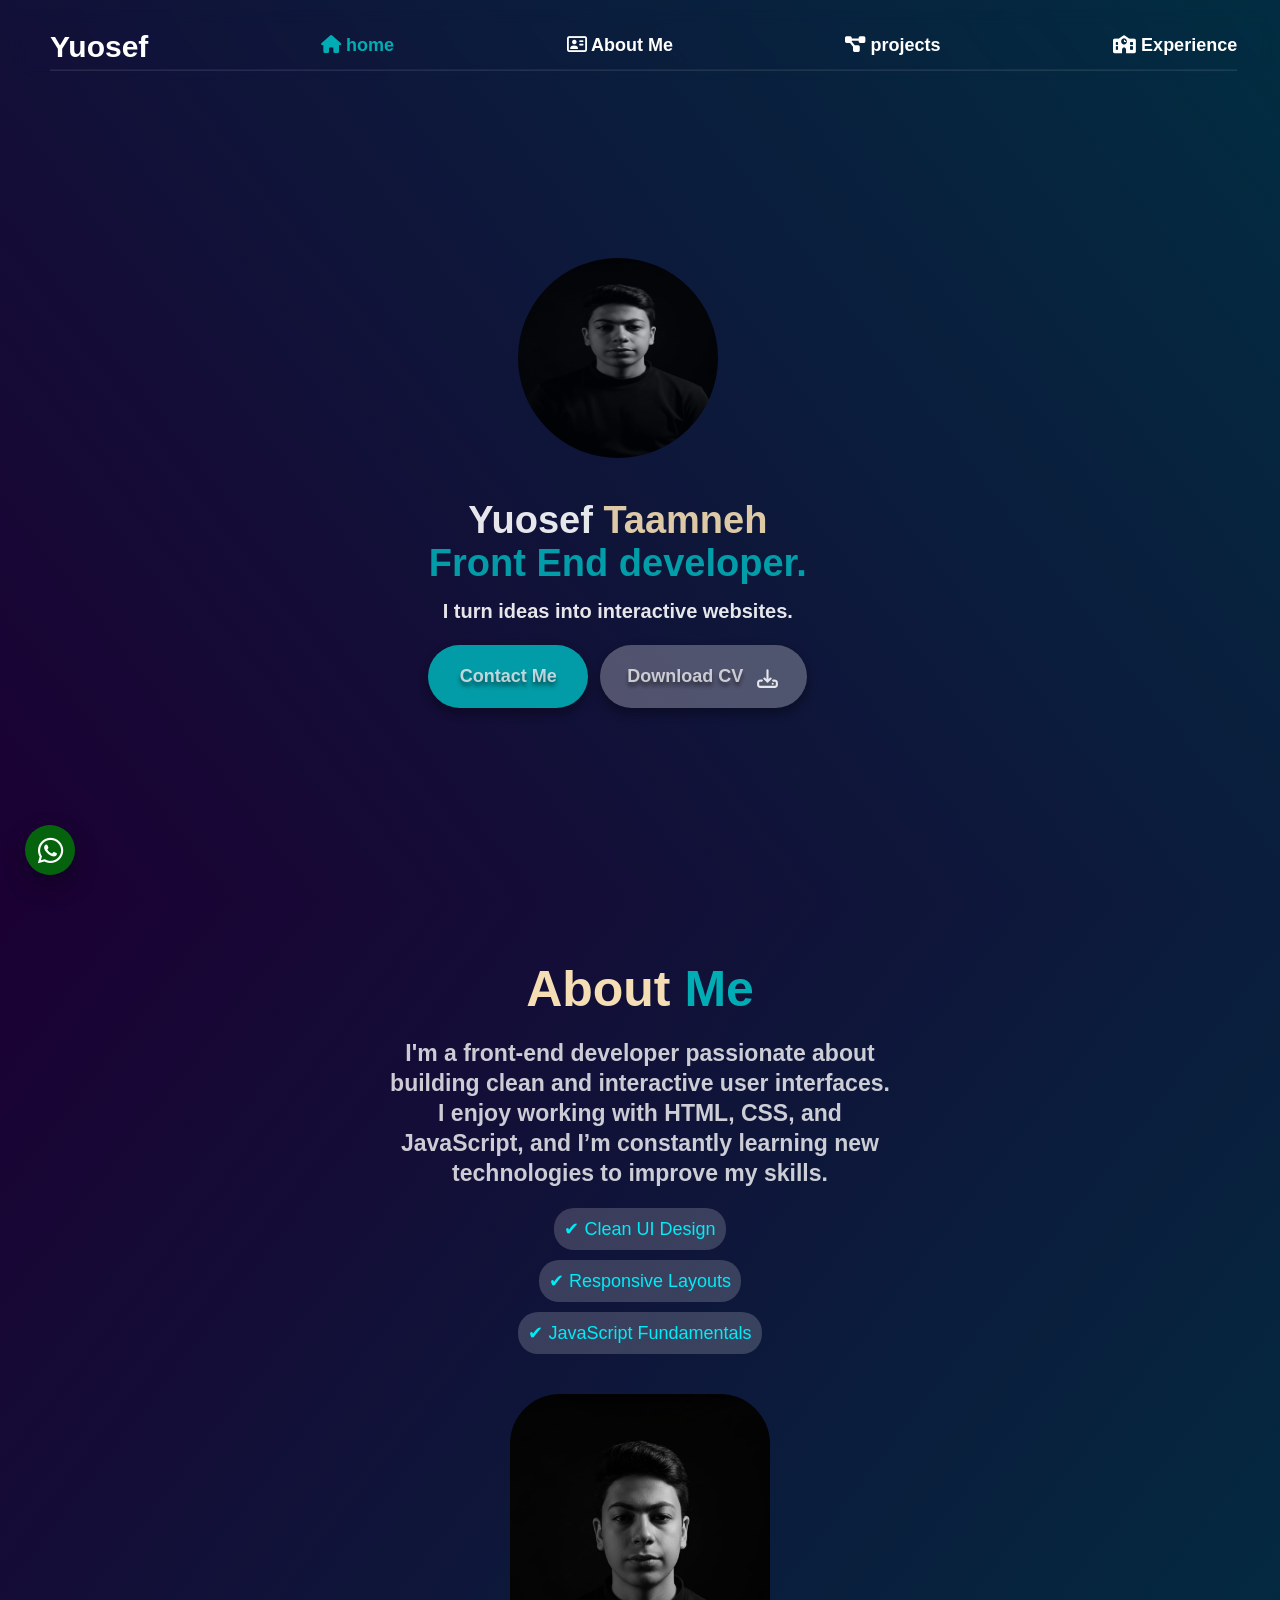
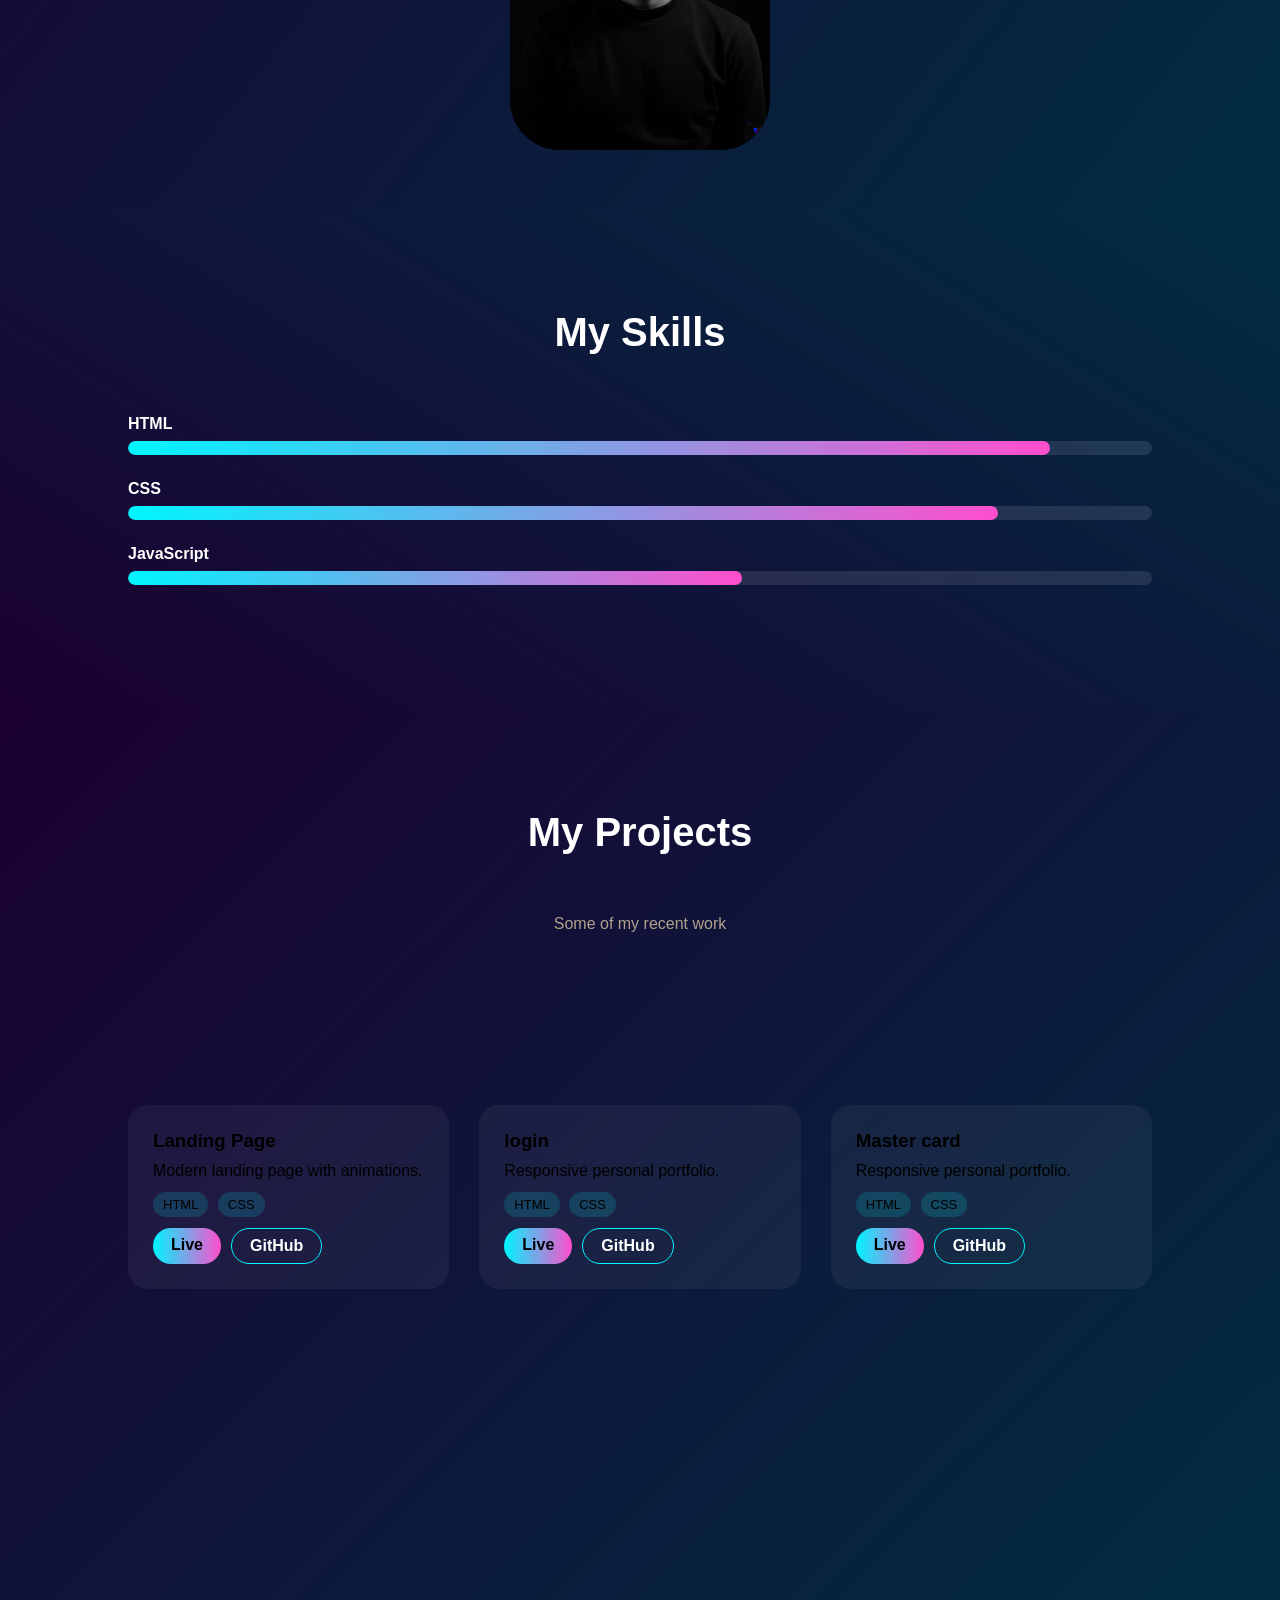
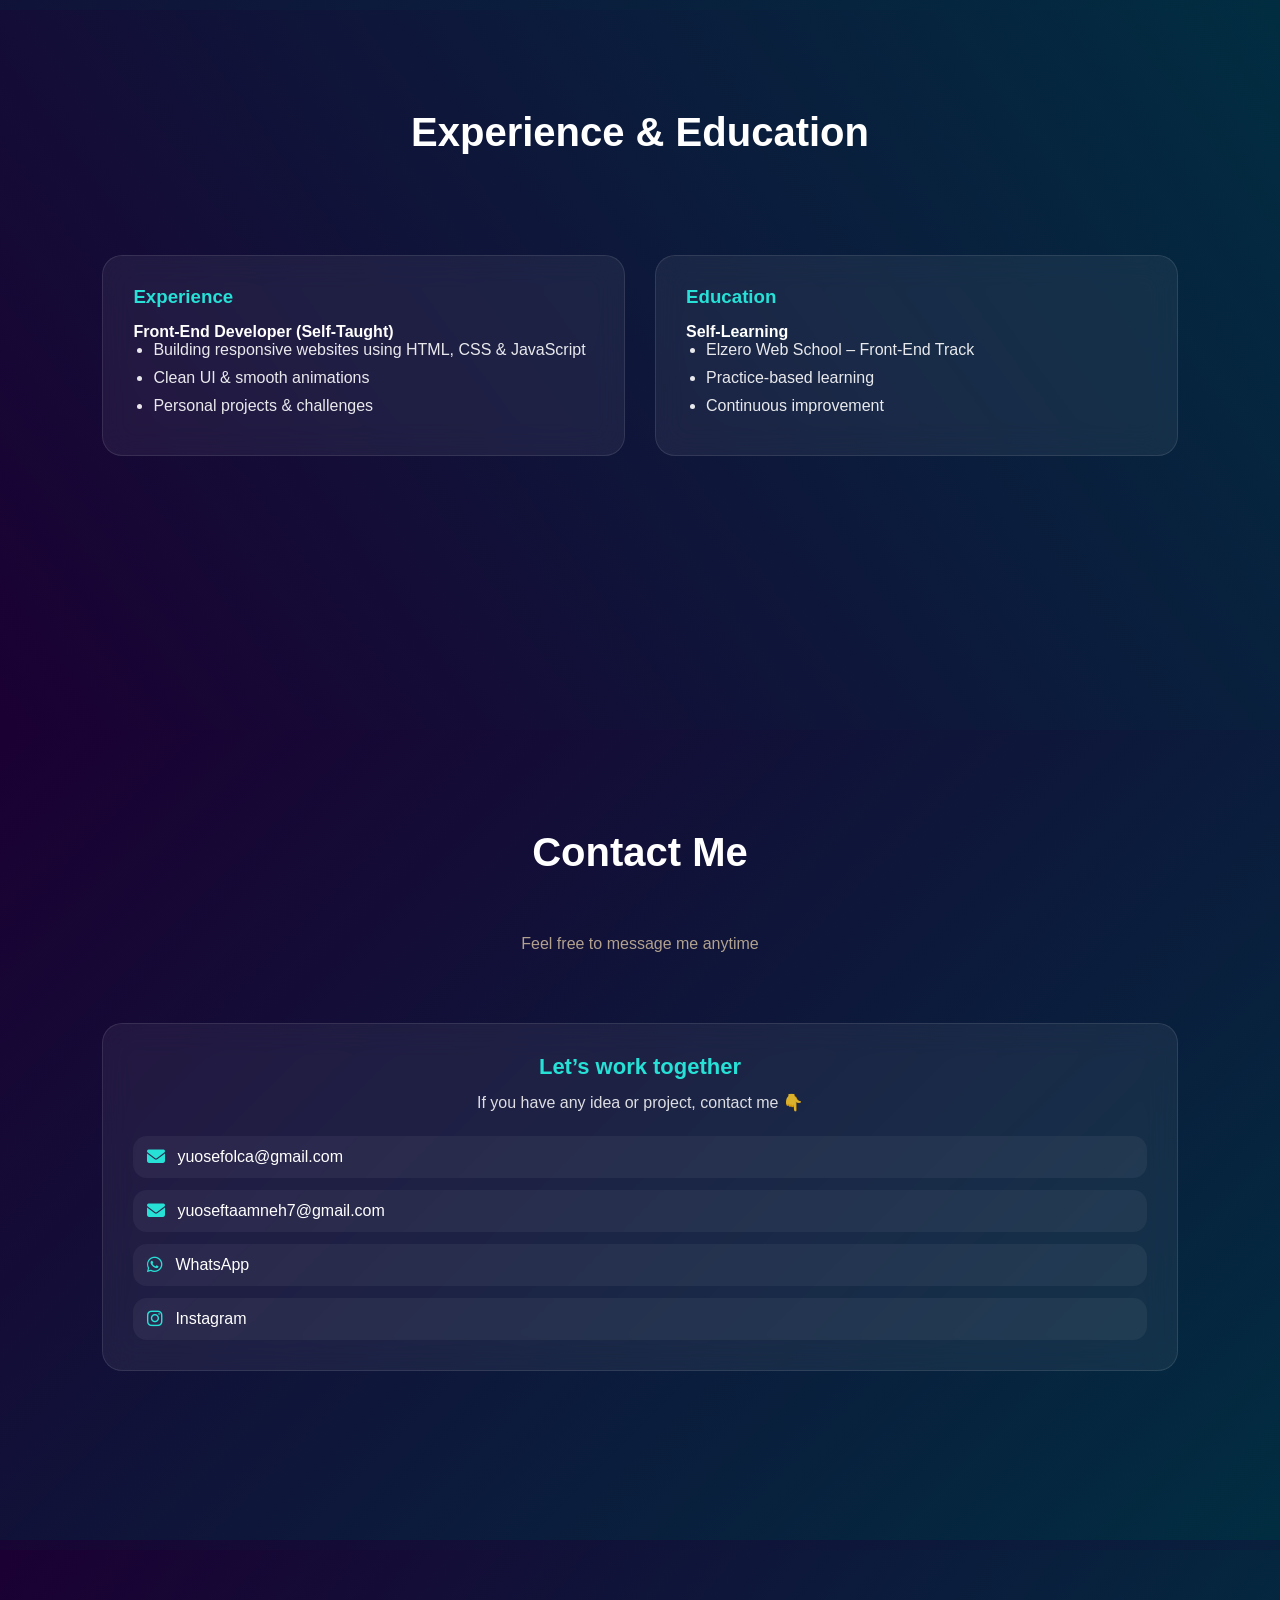
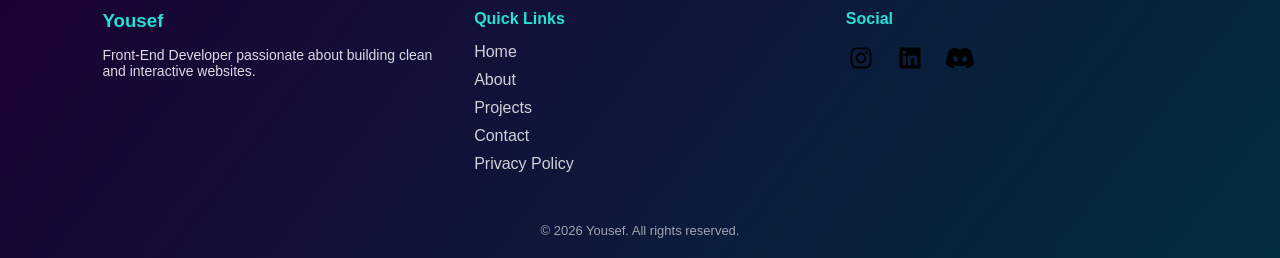
==== index.html @ 48c1ab47 "Update index.html" ====
<!DOCTYPE html>
<html lang="en">
  <head>
    <meta charset="UTF-8" />
    <meta name="viewport" content="width=device-width, initial-scale=1.0" />
   
    <link rel="stylesheet" href="./yuosef.css" />
    <link
      href="https://fonts.googleapis.com/css2?family=Poppins:wght@300;400;600&display=swap"
      rel="stylesheet"
    />
    <link
      rel="stylesheet"
      href="https://cdnjs.cloudflare.com/ajax/libs/font-awesome/6.5.0/css/all.min.css"
    />

   <meta name="description" content="Yuosef – Front End Developer specialized in HTML, CSS, JavaScript. I turn ideas into interactive websites.">
<title>Yousef | Front End Developer (HTML, CSS, JavaScript)</title>

    <!-- Google Analytics -->
<script async src="https://www.googletagmanager.com/gtag/js?id=G-BFEDPHFDVM"></script>
<script>
  window.dataLayer = window.dataLayer || [];
  function gtag(){dataLayer.push(arguments);}
  gtag('js', new Date());

  gtag('config', 'G-BFEDPHFDVM');
</script>


    <meta property="og:title" content="Yuosef – Front-End Developer" />
<meta property="og:description" content="Front-end developer passionate about building interactive websites." />
<meta property="og:image" content="https://yuoseftaamneh7-sudo.github.io/yuosef/og.jpg">

<meta property="og:url" content="https://yuoseftaamneh7-sudo.github.io/yuosef/" />
<meta property="og:type" content="website" />


<meta name="keywords" content="Front End Developer, HTML, CSS, JavaScript, Portfolio">
<meta name="author" content="Yuosef">
<meta name="google-site-verification" content="0_DscZK3q4GptoECbDurZiyztyWS9eot19X7AuphVRY" />

    <meta
  name="description"
  content="Yousef Front-End Developer متخصص في HTML, CSS, JavaScript. يوسف مطور واجهات أمامية أصمم مواقع تفاعلية وحديثة."
/>
<meta name="image" content="https://yuoseftaamneh7-sudo.github.io/yuosef/og.jpg">

  </head>
  
  <body>
   <div class="hero">
      <header>
        <nav>
        
          <div class="logo">Yuosef</div>

          <a class="active" href="#home"><i class="fa-solid fa-house"></i>  <span>home</span></a>
          <a href="#about"><i class="fa-slab fa-regular fa-address-card"></i>  <span>About Me</span></a
          >
          <a href="#projects"><i class="fa-solid fa-diagram-project"></i> <span>projects</span></a>
          <a href="#experience"> <i class="fa-solid fa-school"></i> <span>Experience</span></a>
 
        </nav>
        <hr style="opacity: 0.1;">
      </header>
      
      
      <div class="hero-text" id="home">
          <img class="qq" src="./mafia.jpeg" alt="Yousef Front End Developer">
       <h1 class="ana">Yuosef <span class="spns">Taamneh</span></h1>
        
        <h2 class="anaa">  Front End developer.</h2>
        <p class="ff">I turn ideas into interactive websites.</p>
        <div class="btns">
    <a href="#contact" class="toasl">Contact Me</a>
    <a href="./Yuosef_Mahmoud_Taamneh_CV.pdf" class="cv" download="">Download CV
       <svg width="141px" height="141px" viewBox="0 0 24 24" fill="none" xmlns="http://www.w3.org/2000/svg" stroke="#000001"><g id="SVGRepo_bgCarrier" stroke-width="0"></g><g id="SVGRepo_tracerCarrier" stroke-linecap="round" stroke-linejoin="round"></g><g id="SVGRepo_iconCarrier"> <path d="M17 17H17.01M17.4 14H18C18.9319 14 19.3978 14 19.7654 14.1522C20.2554 14.3552 20.6448 14.7446 20.8478 15.2346C21 15.6022 21 16.0681 21 17C21 17.9319 21 18.3978 20.8478 18.7654C20.6448 19.2554 20.2554 19.6448 19.7654 19.8478C19.3978 20 18.9319 20 18 20H6C5.06812 20 4.60218 20 4.23463 19.8478C3.74458 19.6448 3.35523 19.2554 3.15224 18.7654C3 18.3978 3 17.9319 3 17C3 16.0681 3 15.6022 3.15224 15.2346C3.35523 14.7446 3.74458 14.3552 4.23463 14.1522C4.60218 14 5.06812 14 6 14H6.6M12 15V4M12 15L9 12M12 15L15 12" stroke="#ffffff" stroke-width="2" stroke-linecap="round" stroke-linejoin="round"></path> </g></svg>
    </a>
    </div>

        <!-- <button class="toasl">تواصل معي</button>
        <button class="more">معرفة المزيد</button> -->
      </div>
      
      <div class="ost">
        <!-- <img class="im" src="-front-end-removebg-preview.png"> -->
        <img class="im" src="./--removebg-preview.png">
      </div>
      
    </div> 
    <!-- <hr class="hr"> -->
    <section  class="t7t" id="about">
   <div class="txtt">
        <!-- <img class="yuosef" src="/mafia.jpeg" alt=""> -->
      <h1 class="about" id="About Me">About  <span class="spn">Me</span></h1>
      <p class="about-my reveal">I'm a front-end developer passionate about building clean and interactive user interfaces.
 I enjoy working with HTML, CSS, and JavaScript, and I’m constantly learning new technologies to improve my skills.</p>
 <div class="skls">
  <div class="sklss reveal">
    ✔ Clean UI Design


  </div>
  <div class="sklss">✔ Responsive Layouts

</div>

<div class="sklss ">
  ✔ JavaScript Fundamentals
</div>
 </div>
</div>
<img class="yuosef reveal" src="./mafia.jpeg" loading="lazy" alt="Yousef Front End Developer">

    </section>
    <section class="skills-section">
  <h2 class="section-title">My Skills</h2>

  <div class="skill">
    <span>HTML</span>
    <div class="progress">
      <div class="progress-bar" data-progress="90%"></div>
    </div>
  </div>

  <div class="skill">
    <span>CSS</span>
    <div class="progress">
      <div class="progress-bar" data-progress="85%"></div>
    </div>
  </div>

  <div class="skill">
    <span>JavaScript</span>
    <div class="progress">
      <div class="progress-bar" data-progress="60%"></div>
    </div>
  </div>
</section>

    <section class="projects" id="projects">
  <h2 class="section-title">My Projects</h2>
  <p class="section-desc">Some of my recent work</p>

  <div class="projects-grid reveal">

    <div class="project-card reveal">
      <h3>Landing Page</h3>
      <p>Modern landing page with animations.</p>

      <div class="project-tech">
        <span>HTML</span>
        <span>CSS</span>
      </div>

      <div class="project-links">
        <a href="./my table .html" class="btn">Live</a>
        <a href="#" class="btn outline">GitHub</a>
      </div>
    </div>

    <div class="project-card reveal">
      <h3>login</h3>
      <p>Responsive personal portfolio.</p>

      <div class="project-tech">
        <span>HTML</span>
        <span>CSS</span>
       
      </div>

      <div class="project-links">
        <a href="./تعلمي/log in.html" class="btn">Live</a>
        <a href="#" class="btn outline">GitHub</a>
      </div>
    </div>

    <div class="project-card reveal">
      <h3>Master card</h3>
      <p>Responsive personal portfolio.</p>

      <div class="project-tech">
        <span>HTML</span>
        <span>CSS</span>
      
      </div>

      <div class="project-links">
        <a href="./flip-card.html" class="btn">Live</a>
        <a href="#" class="btn outline">GitHub</a>
      </div>
    </div>

  </div>
</section>


<section class="experience" id="experience">
  <h2 class="section-title">Experience & Education</h2>

  <div class="exp-container">

    <div class="exp-card reveal">
      <h3>Experience</h3>
      <p><strong>Front-End Developer (Self-Taught)</strong></p>
      <ul>
        <li>Building responsive websites using HTML, CSS & JavaScript</li>
        <li>Clean UI & smooth animations</li>
        <li>Personal projects & challenges</li>
      </ul>
    </div>

    <div class="exp-card reveal">
      <h3>Education</h3>
      <p><strong>Self-Learning</strong></p>
      <ul>
        <li>Elzero Web School – Front-End Track</li>
        <li>Practice-based learning</li>
        <li>Continuous improvement</li>
      </ul>
    </div>

  </div>
</section>
<section class="contact" id="contact">
  <h2 class="section-title">Contact Me</h2>
  <p class="section-desc">Feel free to message me anytime</p>

  <div class="contact-container">

    <div class="contact-info reveal">
      <h3>Let’s work together</h3>
      <p>If you have any idea or project, contact me 👇</p>

      <div class="contact-links">
        <a class="contact-link" href="mailto:yuosefolca@gmail.com">
          <i class="fa-solid fa-envelope"></i>
          <span>yuosefolca@gmail.com</span>
        </a>

        <a class="contact-link" href="mailto:yuoseftaamneh7@gmail.com">
          <i class="fa-solid fa-envelope"></i>
          <span>yuoseftaamneh7@gmail.com</span>
        </a>

        <a class="contact-link" href="https://wa.me/966 59 753 2825" target="_blank">
          <i class="fa-brands fa-whatsapp"></i>
          <span>WhatsApp</span>
        </a>

        <a class="contact-link" href="https://www.instagram.com/yuosef2011_/" target="_blank">
          <i class="fa-brands fa-instagram"></i>
          <span>Instagram</span>
        </a>
      </div>
    </div>

 

  </div>
</section>
<button id="toTop" title="Back to top">
  ⬆
</button>
    <a  href="https://wa.me/966 59 753 2825" id="toTop-two" title="whats app">
 <i class="fa-brands fa-whatsapp"></i>
</a>
<footer class="footer">
  <div class="footer-container">

    <div class="footer-box">
      <h3>Yousef</h3>
      <p>Front-End Developer passionate about building clean and interactive websites.</p>
    </div>

    <div class="footer-box">
      <h4>Quick Links</h4>
      <ul>
        <li><a href="#home">Home</a></li>
        <li><a href="#about">About</a></li>
        <li><a href="#projects">Projects</a></li>
        <li><a href="#contact">Contact</a></li>
         <li> <a href="./privacy.html">Privacy Policy</a></li>

      </ul>
    </div>

    <div class="footer-box">
      <h4>Social</h4>
      <div class="socials">
        <a href="https://www.instagram.com/yuosef2011_/?utm_source=qr&igsh=MTc5cm16cWNtbHAyag%3D%3D#"><svg xmlns="http://www.w3.org/2000/svg" viewBox="0 0 640 640"><!--!Font Awesome Free v7.1.0 by @fontawesome - https://fontawesome.com License - https://fontawesome.com/license/free Copyright 2026 Fonticons, Inc.--><path d="M320.3 205C256.8 204.8 205.2 256.2 205 319.7C204.8 383.2 256.2 434.8 319.7 435C383.2 435.2 434.8 383.8 435 320.3C435.2 256.8 383.8 205.2 320.3 205zM319.7 245.4C360.9 245.2 394.4 278.5 394.6 319.7C394.8 360.9 361.5 394.4 320.3 394.6C279.1 394.8 245.6 361.5 245.4 320.3C245.2 279.1 278.5 245.6 319.7 245.4zM413.1 200.3C413.1 185.5 425.1 173.5 439.9 173.5C454.7 173.5 466.7 185.5 466.7 200.3C466.7 215.1 454.7 227.1 439.9 227.1C425.1 227.1 413.1 215.1 413.1 200.3zM542.8 227.5C541.1 191.6 532.9 159.8 506.6 133.6C480.4 107.4 448.6 99.2 412.7 97.4C375.7 95.3 264.8 95.3 227.8 97.4C192 99.1 160.2 107.3 133.9 133.5C107.6 159.7 99.5 191.5 97.7 227.4C95.6 264.4 95.6 375.3 97.7 412.3C99.4 448.2 107.6 480 133.9 506.2C160.2 532.4 191.9 540.6 227.8 542.4C264.8 544.5 375.7 544.5 412.7 542.4C448.6 540.7 480.4 532.5 506.6 506.2C532.8 480 541 448.2 542.8 412.3C544.9 375.3 544.9 264.5 542.8 227.5zM495 452C487.2 471.6 472.1 486.7 452.4 494.6C422.9 506.3 352.9 503.6 320.3 503.6C287.7 503.6 217.6 506.2 188.2 494.6C168.6 486.8 153.5 471.7 145.6 452C133.9 422.5 136.6 352.5 136.6 319.9C136.6 287.3 134 217.2 145.6 187.8C153.4 168.2 168.5 153.1 188.2 145.2C217.7 133.5 287.7 136.2 320.3 136.2C352.9 136.2 423 133.6 452.4 145.2C472 153 487.1 168.1 495 187.8C506.7 217.3 504 287.3 504 319.9C504 352.5 506.7 422.6 495 452z"/></svg></a>
        <a href="#"><svg xmlns="http://www.w3.org/2000/svg" viewBox="0 0 640 640"><!--!Font Awesome Free v7.1.0 by @fontawesome - https://fontawesome.com License - https://fontawesome.com/license/free Copyright 2026 Fonticons, Inc.--><path d="M512 96L127.9 96C110.3 96 96 110.5 96 128.3L96 511.7C96 529.5 110.3 544 127.9 544L512 544C529.6 544 544 529.5 544 511.7L544 128.3C544 110.5 529.6 96 512 96zM231.4 480L165 480L165 266.2L231.5 266.2L231.5 480L231.4 480zM198.2 160C219.5 160 236.7 177.2 236.7 198.5C236.7 219.8 219.5 237 198.2 237C176.9 237 159.7 219.8 159.7 198.5C159.7 177.2 176.9 160 198.2 160zM480.3 480L413.9 480L413.9 376C413.9 351.2 413.4 319.3 379.4 319.3C344.8 319.3 339.5 346.3 339.5 374.2L339.5 480L273.1 480L273.1 266.2L336.8 266.2L336.8 295.4L337.7 295.4C346.6 278.6 368.3 260.9 400.6 260.9C467.8 260.9 480.3 305.2 480.3 362.8L480.3 480z"/></svg></a>
        <a href="https://discord.com/invite/T4Cg6F5C"><svg xmlns="http://www.w3.org/2000/svg" viewBox="0 0 640 640"><!--!Font Awesome Free v7.1.0 by @fontawesome - https://fontawesome.com License - https://fontawesome.com/license/free Copyright 2026 Fonticons, Inc.--><path d="M524.5 133.8C524.3 133.5 524.1 133.2 523.7 133.1C485.6 115.6 445.3 103.1 404 96C403.6 95.9 403.2 96 402.9 96.1C402.6 96.2 402.3 96.5 402.1 96.9C396.6 106.8 391.6 117.1 387.2 127.5C342.6 120.7 297.3 120.7 252.8 127.5C248.3 117 243.3 106.8 237.7 96.9C237.5 96.6 237.2 96.3 236.9 96.1C236.6 95.9 236.2 95.9 235.8 95.9C194.5 103 154.2 115.5 116.1 133C115.8 133.1 115.5 133.4 115.3 133.7C39.1 247.5 18.2 358.6 28.4 468.2C28.4 468.5 28.5 468.7 28.6 469C28.7 469.3 28.9 469.4 29.1 469.6C73.5 502.5 123.1 527.6 175.9 543.8C176.3 543.9 176.7 543.9 177 543.8C177.3 543.7 177.7 543.4 177.9 543.1C189.2 527.7 199.3 511.3 207.9 494.3C208 494.1 208.1 493.8 208.1 493.5C208.1 493.2 208.1 493 208 492.7C207.9 492.4 207.8 492.2 207.6 492.1C207.4 492 207.2 491.8 206.9 491.7C191.1 485.6 175.7 478.3 161 469.8C160.7 469.6 160.5 469.4 160.3 469.2C160.1 469 160 468.6 160 468.3C160 468 160 467.7 160.2 467.4C160.4 467.1 160.5 466.9 160.8 466.7C163.9 464.4 167 462 169.9 459.6C170.2 459.4 170.5 459.2 170.8 459.2C171.1 459.2 171.5 459.2 171.8 459.3C268 503.2 372.2 503.2 467.3 459.3C467.6 459.2 468 459.1 468.3 459.1C468.6 459.1 469 459.3 469.2 459.5C472.1 461.9 475.2 464.4 478.3 466.7C478.5 466.9 478.7 467.1 478.9 467.4C479.1 467.7 479.1 468 479.1 468.3C479.1 468.6 479 468.9 478.8 469.2C478.6 469.5 478.4 469.7 478.2 469.8C463.5 478.4 448.2 485.7 432.3 491.6C432.1 491.7 431.8 491.8 431.6 492C431.4 492.2 431.3 492.4 431.2 492.7C431.1 493 431.1 493.2 431.1 493.5C431.1 493.8 431.2 494 431.3 494.3C440.1 511.3 450.1 527.6 461.3 543.1C461.5 543.4 461.9 543.7 462.2 543.8C462.5 543.9 463 543.9 463.3 543.8C516.2 527.6 565.9 502.5 610.4 469.6C610.6 469.4 610.8 469.2 610.9 469C611 468.8 611.1 468.5 611.1 468.2C623.4 341.4 590.6 231.3 524.2 133.7zM222.5 401.5C193.5 401.5 169.7 374.9 169.7 342.3C169.7 309.7 193.1 283.1 222.5 283.1C252.2 283.1 275.8 309.9 275.3 342.3C275.3 375 251.9 401.5 222.5 401.5zM417.9 401.5C388.9 401.5 365.1 374.9 365.1 342.3C365.1 309.7 388.5 283.1 417.9 283.1C447.6 283.1 471.2 309.9 470.7 342.3C470.7 375 447.5 401.5 417.9 401.5z"/></svg></a>
      </div>
    </div>

  </div>

  <div class="footer-bottom">
    © 2026 Yousef. All rights reserved.
  </div>
</footer>



   
    <script src="./yuosef.js"></script>
  </body>
  </html>
---- yuosef.css ----
*{
  margin: 0;
  padding: 0;
  box-sizing: border-box;
}

html, body{
  width: 100%;
  height: 100%;
  font-family: Arial, Helvetica, sans-serif;
  scroll-behavior: smooth;
    background: linear-gradient(135deg, #1b0033, #012d41);
}





.hero{
  min-height: 100vh;
    background: linear-gradient(412deg, #1b0033, #012d41);
  background-size: cover;
  background-position: center;
  background-repeat: no-repeat;

position: relative;
  animation: hero-gradient-animation 15s ease infinite;


}



header{
    width: 99%;
    margin-left: 10px;
    border-radius: 100px;
    height: 70px;
    padding: 20px 40px;
   backdrop-filter: blur(7px);
   margin-top: 10px;
    position: fixed;
    transition: all 1s ease;
    flex-wrap: wrap;
    z-index: 999;
   
}

.spns{
    color: wheat;
}



.skills-section {
  padding: 100px 10%;
  color: white;
          background: linear-gradient(392deg, #1b0033, #012d41);

}

.skill {
  margin-bottom: 25px;
}

.skill span {
  display: block;
  margin-bottom: 8px;
  font-weight: bold;
}

.progress {
  width: 100%;
  height: 14px;
  background: rgba(255,255,255,0.1);
  border-radius: 10px;
  overflow: hidden;
}

.progress-bar {
  height: 100%;
  width: 0;
  background: linear-gradient(90deg, #00f5ff, #ff4ecd);
  border-radius: 10px;
  transition: width 1.5s ease;
}

.qq{
       border-radius: 50%;
    width: 200px;
    height: 200px;
    margin-bottom: 46px;
}




.t7t{
  
    background: linear-gradient(128deg, #1b0033, #012d41);

  width: 100%;
  min-height: 100vh;
  background-size: cover;
  background-position: center;
  background-repeat: no-repeat;
  display: flex;
  justify-content: center;
  align-items: center;
}




.skls{
      display: flex;
    align-items: center;
    color: #00adb5;
    font-size: 18px;
    gap: 10px;
    margin-top: 20px;
    margin-left: 29px;
    
    width: 662px;

}
.sklss{
    background: #ffffff2e;
    padding: 10px;
    border-radius: 20px;
    color: #00ecf7;

transition: margin-top 0.3s ease;
    
}


.txtt{
      margin-top: 373px;
    margin-left: -291px;
}


.anaa{
      font-size: 38px;
    font-weight: 800;
    margin-top: 10px;
    margin-bottom: 5px;
    color: #00adb5;
    text-align: center;
}

#toTop-two{
position: fixed;
    bottom: 25px;
    text-decoration: none;
    left: 25px;
    width: 50px;
    height: 50px;
    border-radius: 50%;
    border: none;
    cursor: pointer;
    font-size: 20px;
    font-weight: bold;
    background: #008600bd;
    color: #000;
    box-shadow: 0 10px 25px rgba(0, 0, 0, 0.3);
    z-index: 9999;
    display: flex;
    justify-content: center;
    align-items: center;
    text-align: center;
    transition: all 0.3s ease;
}



.fa-brands, .fab{
      font-weight: 400;
    color: white;
    font-size: 29px;
}


#toTop-two:hover{
  transform: translateY(-5px);
  box-shadow: 0 15px 30px #008600bd;
}




.ff{
      text-align: center;
    font-size: 20px;
    color: white;
    margin-top: 10px;
    font-weight: 800;
}


.hh{
  opacity: 0.3;
  width: 94%;
  margin-left: 21px;
}

.hr{
  opacity: 0.1;
}






nav{
    display: flex;
    justify-content: space-between;
    align-items: center;
    flex-wrap: wrap;
}


.logo{
    color: white;
    font-size: 30px;
    font-weight: 600;
    text-align: center;
    margin-bottom: 5px;
}
  

.about{
         font-size: 50px;
    color: wheat;
    margin: 20px;
    margin-left: 199px;
    width: 244px;
    margin-top: -376px;

}

.about-my{
    


    font-size: 23px;
    width: 600px;
    text-align: center;
    align-items: center;
    color: #ffffffc9;
    margin-left: 36px;
    line-height: 30px;
    font-weight: 700;
    margin-top: 20px;
   
}

.yuosef{
width: 417px;
    margin-left: 214px;
    border-radius: 50px;
    background: #aaaaaa2b;
    height: 435px;
    filter: drop-shadow(0 -8px 4px black);
    margin-top: 64px;
    transition: all 0.3s ease;
     
}



nav a{
    text-decoration: none;
    color: #fff;
    font-weight: bold;
    transition: all 0.3s ease;
    margin-bottom: 7px;
    font-size: 18px;
}

nav a::after{
    content: '';
    width: 0%;
    height: 1.5px;
    background-color: #ff4d6a;
    display: block;
    transition: all 0.3s ease;
}
nav a:hover::after{
    width: 100%;
  
}

.deg a{
  display: table-header-group;
}


.deg:hover li a{
  display: block;
}

nav a:hover{
    color: #ff4d6a;
}


nav a:hover::after{
    width: 100%;
  
}
.spn{
  color: #00adb5;
}
.active{
    color: #00adb5;
}
.toasl{
    /* margin-left: 63px; */
    border: none;
    margin-top: 17px;
    padding: 15px 27px;
    border-radius: 40px;
    background: #00adb5;
    backdrop-filter: blur(100px);
    font-size: 18px;
    font-weight: bold;
    box-shadow: 0 5px 10px 2px #00000052;
    color: #ffffffd4;
    display: inline-block;
    text-decoration: none;
    align-items: center;
    transition: all 0.3s ease;
    text-shadow: 0px 4px 4px rgba(0, 0, 0, 0.5);


}


.cv{
     

    border: none;
    margin-top: 17px;
    padding: 15px 27px;
    border-radius: 40px;
  background: #eeeeee54;
    backdrop-filter: blur(100px);
    font-size: 18px;
    font-weight: bold;
    box-shadow: 0 5px 10px 2px #00000052;
    color: #ffffffd4;
    display: inline-block;
    text-decoration: none;
    align-items: center;
    transition: all 0.3s ease;
    text-shadow: 0px 4px 4px rgba(0, 0, 0, 0.5);
}



.cv:hover{
transform: translateY(-3px);
  box-shadow: 0 8px 20px #eeeeee40;
}



.cv svg{
  width: 25px;
  height: 25px;
  margin-left: 6px;
  margin-bottom: -4px;
}




.toasl:hover{

   transform: translateY(-3px);
  box-shadow: 0 8px 20px rgba(0, 255, 213, 0.4);
  font-weight: 700;
}

.toasl:active{
  transform: translateY(2px);
    box-shadow: 0 5px 10px 2px #0000002c;

}


.hero-text{
  flex-direction: column;
    justify-content: center;
    padding-top: 265px;
    padding-left: 58px;
    width: 511px;

    animation: aa 1s ease forwards;
 transform: translateY(150px);

    display: flex;
  align-items: center;
  justify-content: space-between;
  padding: 0 8%;
  /* gap: 40px; */
      line-height: 33px;



}


@keyframes aa{
  0%{
    transform: translatey(150px);
    opacity: 0;
  }
  

  100%{
    transform: translatey(-7px);
    opacity: 0.9;
  }
}

.hed{
    font-size: 45px;
    font-weight: 700;
    color: white;
    display: flex;
    flex-wrap: nowrap;
    width: 520px;
}

.mey{
font-size: 39px;
    padding-left: 139px;
    padding-top: 9px;
    color: white;
    margin-top: 20px;
    margin-bottom: 10px;
}

.ana{
    font-size: 38px;
    font-weight: 800;
    color: #ffffff;
    text-align: center;
}

button{
  margin-top: 10px;
}


.im{
    width: 657px;
    margin-left: 933px;
     margin-top: -302px;
    display: flex;
    border-radius: 383px;
    opacity: 0;
    animation: ana 1s ease forwards 1s;
    flex-wrap: wrap;


      /* width: 520px;
  max-width: 100%;
  height: auto;
  opacity: 0;
  animation: ana 1s ease forwards 1s; */

}

    .hero-text{
          flex-direction: column;
    justify-content: center;
    padding-top: 265px;
    padding-left: 58px;
    display: flex;
    align-items: center;
    width: auto;
    text-align: center;
    animation: aa 1s ease forwards;
    }

    .txtt{
      flex-wrap: wrap;
    }

     .btns{
              display: flex;
  gap: 12px;
  justify-content: center;
  align-items: center;
  flex-wrap: wrap;
  
    }


    .btns > * {
  display: flex;
  justify-content: center;
  align-items: center;
  gap: 6px;
  min-width: 160px;
}

  









@keyframes ana {
    0%{
        transform: translateY(100px);

        opacity: 0;
    }

    100%{
        transform: translateY(0px);
        opacity: 1;
    }
}


















  .stng::after{
    content: '';
    width: 0%;
    height: 1.5px;
    background-color: #ff4d6a;
    display: block;
    transition: all 0.3s ease;
}


.stng:hover::after{
    width: 20%;
}

.im{
     display: none;
    }

    .about-my{
      flex-wrap: wrap;
    }
    .t7t{
      flex-wrap: wrap;
    }

/* } */






@keyframes hero-gradient-animation {
    0% {
        --s-start-0: 9.249139871209511%;
        --s-end-0: 15.387003692900368%;
        --x-0: 49%;
        --c-0: hsla(178.6764705882354, 100%, 50%, 1);
        --y-0: 47%;
        --c-1: hsla(178.6764705882354, 100%, 50%, 1);
        --s-start-1: 9.249139871209511%;
        --s-end-1: 15.387003692900368%;
        --x-1: 49%;
        --y-1: 47%;
        --c-2: hsla(335.2040816326531, 85%, 54%, 1);
        --x-2: 51%;
        --y-2: 64%;
        --s-start-2: 9.249139871209511%;
        --s-end-2: 26.736196127535965%;
    }

    100% {
        --s-start-0: 9.249139871209511%;
        --s-end-0: 15.387003692900368%;
        --x-0: 49%;
        --c-0: hsla(178.67647058823545, 90%, 76%, 1);
        --y-0: 47%;
        --c-1: hsla(178.6764705882354, 61%, 40%, 1);
        --s-start-1: 9.249139871209511%;
        --s-end-1: 15.387003692900368%;
        --x-1: 65%;
        --y-1: 50%;
        --c-2: hsla(316.32352941176475, 100%, 63%, 1);
        --x-2: 59%;
        --y-2: 39%;
        --s-start-2: 9.249139871209511%;
        --s-end-2: 15.387003692900368%;
    }
}

@property --s-start-0 {
    syntax: '<percentage>';
    inherits: false;
    initial-value: 9.249139871209511%
}

@property --s-end-0 {
    syntax: '<percentage>';
    inherits: false;
    initial-value: 15.387003692900368%
}

@property --x-0 {
    syntax: '<percentage>';
    inherits: false;
    initial-value: 49%
}

@property --c-0 {
    syntax: '<color>';
    inherits: false;
    initial-value: hsla(178.6764705882354, 100%, 50%, 1)
}

@property --y-0 {
    syntax: '<percentage>';
    inherits: false;
    initial-value: 47%
}

@property --c-1 {
    syntax: '<color>';
    inherits: false;
    initial-value: hsla(178.6764705882354, 100%, 50%, 1)
}

@property --s-start-1 {
    syntax: '<percentage>';
    inherits: false;
    initial-value: 9.249139871209511%
}

@property --s-end-1 {
    syntax: '<percentage>';
    inherits: false;
    initial-value: 15.387003692900368%
}

@property --x-1 {
    syntax: '<percentage>';
    inherits: false;
    initial-value: 49%
}

@property --y-1 {
    syntax: '<percentage>';
    inherits: false;
    initial-value: 47%
}

@property --c-2 {
    syntax: '<color>';
    inherits: false;
    initial-value: hsla(335.2040816326531, 85%, 54%, 1)
}

@property --x-2 {
    syntax: '<percentage>';
    inherits: false;
    initial-value: 51%
}

@property --y-2 {
    syntax: '<percentage>';
    inherits: false;
    initial-value: 64%
}

@property --s-start-2 {
    syntax: '<percentage>';
    inherits: false;
    initial-value: 9.249139871209511%
}

@property --s-end-2 {
    syntax: '<percentage>';
    inherits: false;
    initial-value: 26.736196127535965%
}

.your_css_selector_here {
    --x-0: 49%;
    --c-0: hsla(178.6764705882354, 100%, 50%, 1);
    --y-0: 47%;
    --c-1: hsla(178.6764705882354, 100%, 50%, 1);
    --x-1: 49%;
    --y-1: 47%;
    --c-2: hsla(335.2040816326531, 85%, 54%, 1);
    --x-2: 51%;
    --y-2: 64%;
    ;
    background-color: hsla(256.00000000000006, 0%, 100%, 0);
    background-image: radial-gradient(circle at var(--x-0) var(--y-0), var(--c-0) var(--s-start-0), transparent var(--s-end-0)), radial-gradient(circle at var(--x-1) var(--y-1), var(--c-1) var(--s-start-1), transparent var(--s-end-1)), radial-gradient(circle at var(--x-2) var(--y-2), var(--c-2) var(--s-start-2), transparent var(--s-end-2));
    animation: hero-gradient-animation 10s linear infinite alternate-reverse;
    background-blend-mode: normal, normal, normal;
}





.reveal {
  opacity: 0;
  transform: translateY(40px);
  filter: blur(8px);
  transition: all 0.8s ease;
}

.reveal.activ {
  opacity: 1;
  transform: translateY(0);
  filter: blur(0);
}



@media (max-width: 992px) {
  .hero {
    display: flex;
    flex-direction: column;
    align-items: center;
    text-align: center;
  }

  .hero-text {
    padding: 160px 20px 40px;
    width: 100%;
    transform: none;
  }

  .im {
    margin: 5px auto 0;
    width: 80%;
    max-width: 400px;
  }

  .btns {
    margin-left: 0;
  }



    .hero{
    flex-direction: column;
    text-align: center;
  }

  .hero-text{
    width: 100%;
  }

  .im{
    margin-top: 40px;
    width: 320px;
  }
}


@media (max-width: 576px) {
  .btns {
    flex-direction: column;
  }

  .btns > * {
    width: 100%;
    max-width: 260px;
    margin-left: 0 !important;
  }
}


@media (max-width: 992px) {
  .t7t {
    flex-direction: column;
    padding: 60px 20px;
    text-align: center;
  }

  .txtt {
    margin: 0;
  }

  .about {
    margin: 0 auto 20px;
  }

  .about-my {
    margin: 0 auto;
    width: 100%;
    max-width: 500px;
  }

  .skls {
    flex-direction: column;
    width: 100%;
    margin-left: 0;
    align-items: center;
  }

  .yuosef {
    margin: 40px auto 0;
    width: 260px;
    height: auto;
  }
}


@media (max-width: 576px) {
  header {
    padding: 15px;
    border-radius: 0;
    width: 100%;
    left: 0;
  }

  nav {
    justify-content: center;
    gap: 15px;
  }

  nav span {
    display: none;
  }

  .logo {
    font-size: 22px;
  }

  .ana {
    font-size: 32px;
  }

  .anaa {
    font-size: 24px;
  }

  .ff {
    font-size: 16px;
  }

  .im {
    display: none;
  }

  .projects {
    padding: 80px 20px;
  }

  .projects-grid {
    margin-top: 60px;
  }

  .experience {
    padding: 80px 20px;
        background: linear-gradient(54deg, #1b0033, #012d41);
  }

  .footer {
    padding: 40px 20px;
    text-align: center;
        background: linear-gradient(128deg, #1b0033, #012d41);
  }

  .footer-container {
    gap: 20px;
  }
}



























 .projects {
  padding: 100px 10%;
         background: linear-gradient(135deg, #1b0033, #012d41);
 min-height: 100vh;
}

.section-title {
     text-align: center;
    font-size: 40px;
    margin-bottom: 10px;
    color: white;
}

.section-desc {
      text-align: center;
    opacity: 0.7;
    margin-bottom: 60px;
    color: wheat;
}

.projects-grid {
  display: grid;
  grid-template-columns: repeat(auto-fit, minmax(280px, 1fr));
  gap: 30px;
      margin-top: 172px;
}

.project-card {
  background: rgba(255,255,255,0.05);
  backdrop-filter: blur(10px);
  border-radius: 20px;
  padding: 25px;
  transition: 0.4s;
}

.project-card:hover {
  transform: translateY(-10px);
  background: rgba(255,255,255,0.08);
}

.project-card h3 {
  margin-bottom: 10px;
}

.project-tech {
  margin: 15px 0;
}

.project-tech span {
  font-size: 13px;
  padding: 5px 10px;
  border-radius: 20px;
  background: rgba(0,255,255,0.15);
  margin-right: 5px;
}

.project-links {
  display: flex;
  gap: 10px;
}

.btn {
  padding: 8px 18px;
  border-radius: 20px;
  background: linear-gradient(90deg,#00f5ff,#ff4ecd);
  color: #000;
  font-weight: 600;
  text-decoration: none;
}

.btn.outline {
  background: transparent;
  border: 1px solid #00f5ff;
  color: #fff;
}

.experience {
  padding: 100px 8%;
  color: #fff;
  min-height: 80vh;
        background: linear-gradient(54deg, #1b0033, #012d41);

}

.section-title {
  text-align: center;
  font-size: 40px;
  margin-bottom: 60px;
}

.exp-container {
  display: grid;
  grid-template-columns: repeat(auto-fit, minmax(280px, 1fr));
  gap: 30px;
  margin-top: 100px;
}

.exp-card {
  background: rgba(255, 255, 255, 0.06);
  border-radius: 20px;
  padding: 30px;
  backdrop-filter: blur(15px);
  border: 1px solid rgba(255,255,255,0.1);
}

.exp-card h3 {
  color: #27e0d6;
  margin-bottom: 15px;
}

.exp-card ul {
  padding-left: 20px;
}

.exp-card li {
  margin-bottom: 10px;
  opacity: 0.9;
}




.footer {
  margin-top: 10px;
  padding: 60px 8% 20px;
  background: rgba(255, 255, 255, 0.05);
  backdrop-filter: blur(20px);
  color: #fff;
        background: linear-gradient(128deg, #1b0033, #012d41);

}

.footer-container {
  display: grid;
  grid-template-columns: repeat(auto-fit, minmax(220px, 1fr));
  gap: 40px;
}

.footer-box h3,
.footer-box h4 {
  margin-bottom: 15px;
  color: #27e0d6;
}

.footer-box p {
  font-size: 14px;
  opacity: 0.85;
}

.footer-box ul {
  list-style: none;
  padding: 0;
}

.footer-box ul li {
  margin-bottom: 10px;
}

.footer-box ul li a {
  color: #fff;
  text-decoration: none;
  opacity: 0.8;
  transition: 0.3s;
}

.footer-box ul li a:hover {
  opacity: 1;
  color: #27e0d6;
}

.socials a {
  font-size: 22px;
  margin-right: 15px;
  text-decoration: none;
  transition: 0.3s;
}

.socials a:hover {
  transform: translateY(-5px);
}

.footer-bottom {
  text-align: center;
  margin-top: 40px;
  font-size: 13px;
  opacity: 0.6;
}


.socials svg{
  width: 30px;
  height: 30px;
  transition: all 0.3s ease;
}


.socials svg:hover{
  transform: translateY(-5px);
  color: #27e0d6;
}












.contact{
  padding: 100px 8%;
  min-height: 90vh;
  background: linear-gradient(135deg, #1b0033, #012d41);
  color: #fff;
}

.contact-container{
  margin-top: 70px;
  display: grid;
  grid-template-columns: 1fr;
  gap: 30px;
  align-items: start;
}

.contact-info,
.contact-form{
  background: rgba(255,255,255,0.06);
  border: 1px solid rgba(255,255,255,0.1);
  border-radius: 20px;
  padding: 30px;
  backdrop-filter: blur(15px);
  text-align: center;
 
}

.contact-info h3{
  color: #27e0d6;
  margin-bottom: 10px;
  font-size: 22px;
}

.contact-info p{
  opacity: 0.85;
  margin-bottom: 20px;
  line-height: 1.6;
}

.contact-links{
  display: flex;
  flex-direction: column;
  gap: 12px;
}

.contact-link{
  display: flex;
  align-items: center;
  gap: 12px;
  text-decoration: none;
  color: #fff;
  padding: 12px 14px;
  border-radius: 14px;
  background: rgba(255,255,255,0.05);
  transition: 0.3s;
}

.contact-link i{
  color: #27e0d6;
  font-size: 18px;
}

.contact-link:hover{
  transform: translateY(-3px);
  background: rgba(255,255,255,0.09);
}


.contact-btn{
  margin-top: 12px;
  width: 100%;
  padding: 14px 16px;
  border-radius: 16px;
  border: none;
  cursor: pointer;
  font-weight: 700;
  background: linear-gradient(90deg,#00f5ff,#ff4ecd);
  color: #000;
  transition: 0.3s;
}

.contact-btn:hover{
  transform: translateY(-3px);
}



@media (max-width: 992px){
  .contact-container{
    grid-template-columns: 1fr;
  }
  .contact-form .form-row{
    grid-template-columns: 1fr;
  }
}




#toTop{
  position: fixed;
  bottom: 25px;
  right: 25px;
  width: 50px;
  height: 50px;
  border-radius: 50%;
  border: none;
  cursor: pointer;
  font-size: 20px;
  font-weight: bold;

  background: linear-gradient(135deg,#00adb5,#00f5ff);
  color: #000;

  box-shadow: 0 10px 25px rgba(0,0,0,0.3);
  display: none;
  z-index: 9999;
  transition: all 0.3s ease;
}

#toTop:hover{
  transform: translateY(-5px);
  box-shadow: 0 15px 30px rgba(0,255,255,0.4);
}




@media (max-width: 1550px){
   .t7t {
    flex-direction: column;
    padding: 60px 20px;
    text-align: center;
  }

  .txtt {
    margin: 0;
  }

  .about {
    margin: 0 auto 20px;
  }

  .about-my {
    margin: 0 auto;
    width: 100%;
    max-width: 500px;
  }

  .skls {
    flex-direction: column;
    width: 100%;
    margin-left: 0;
    align-items: center;
  }

  .yuosef {
    margin: 40px auto 0;
    width: 260px;
    height: auto;
  }
}



@media (max-width: 900px) {
  .skills-section {
    padding: 80px 6%;
  }

  .skill span {
    font-size: 16px;
  }

  .progress {
    height: 12px;
  }
}

/* موبايل */
@media (max-width: 600px) {
  .skills-section {
    padding: 60px 5%;
  }

  .section-title {
    font-size: 28px;
  }

  .skill {
    margin-bottom: 20px;
  }

  .skill span {
    font-size: 15px;
  }

  .progress {
    height: 10px;
  }
}

/* موبايل صغير */
@media (max-width: 400px) {
  .section-title {
    font-size: 24px;
  }

  .skill span {
    font-size: 14px;
  }
}
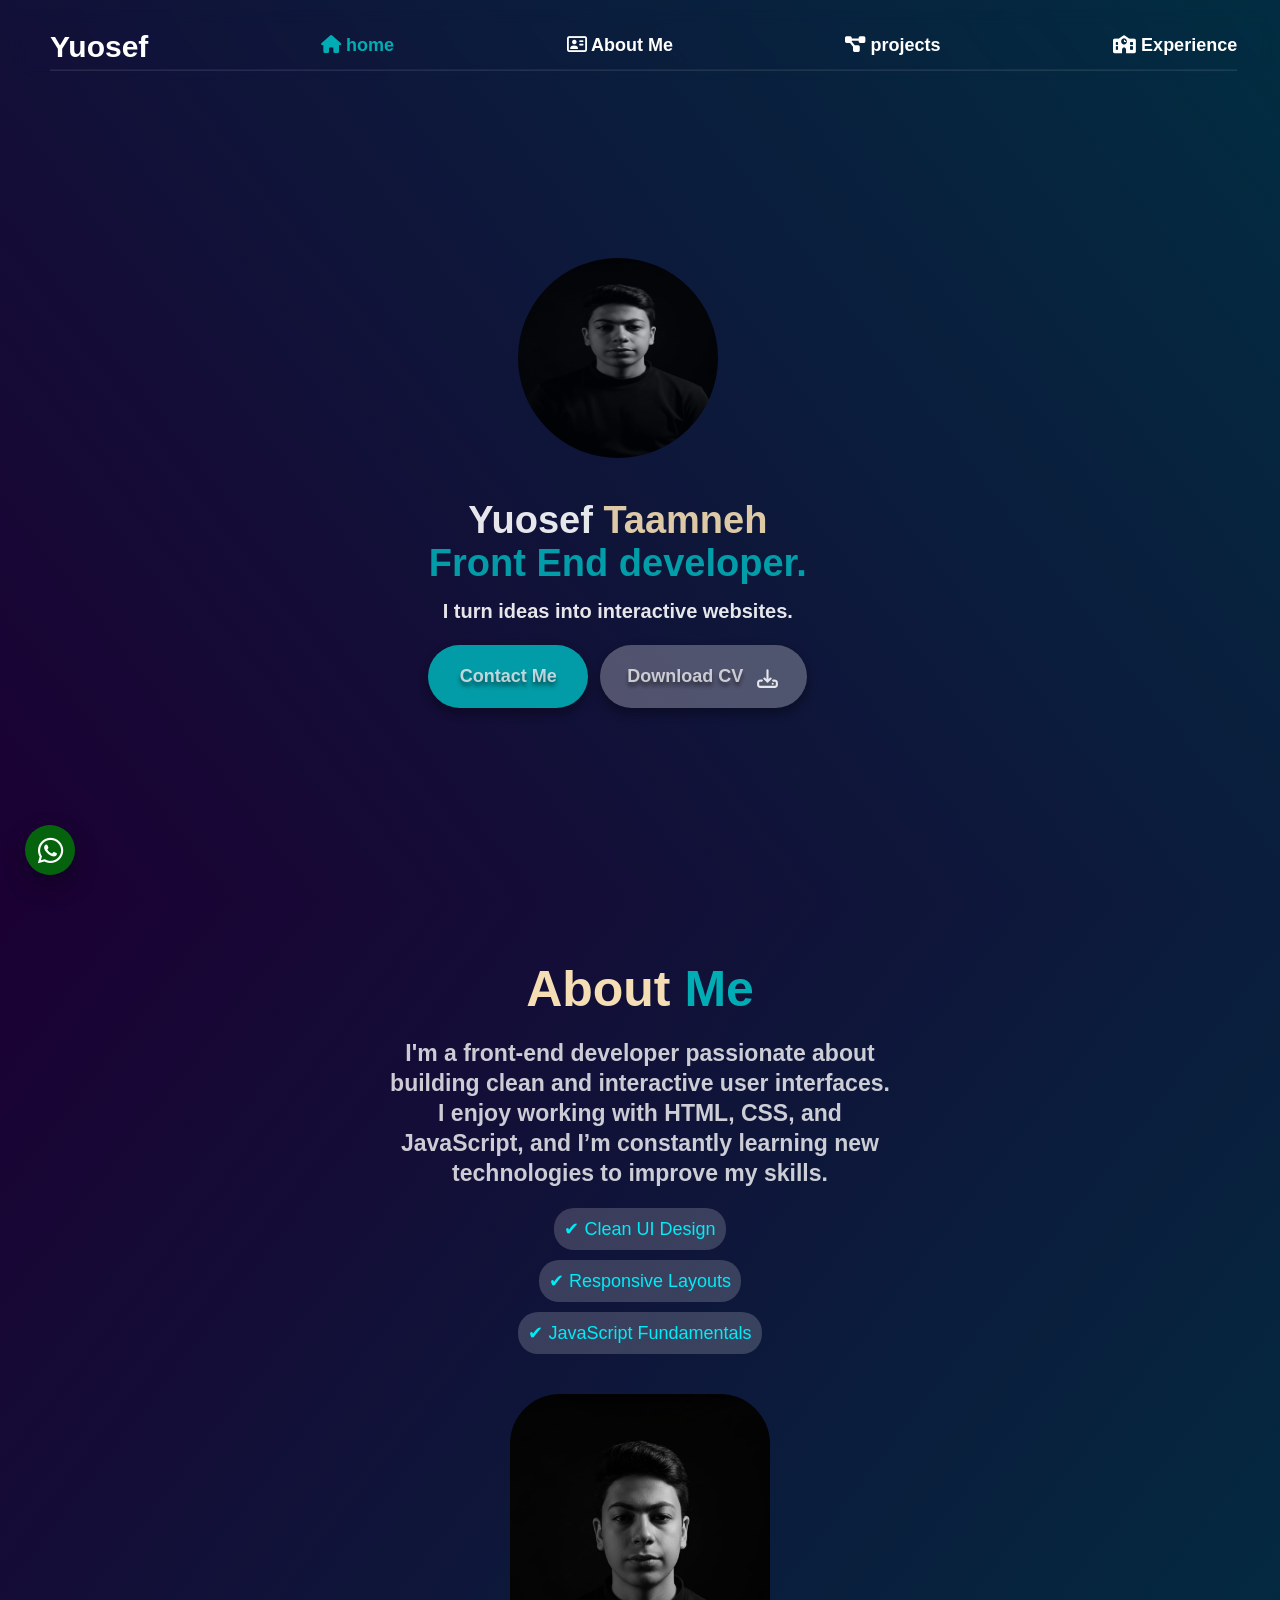
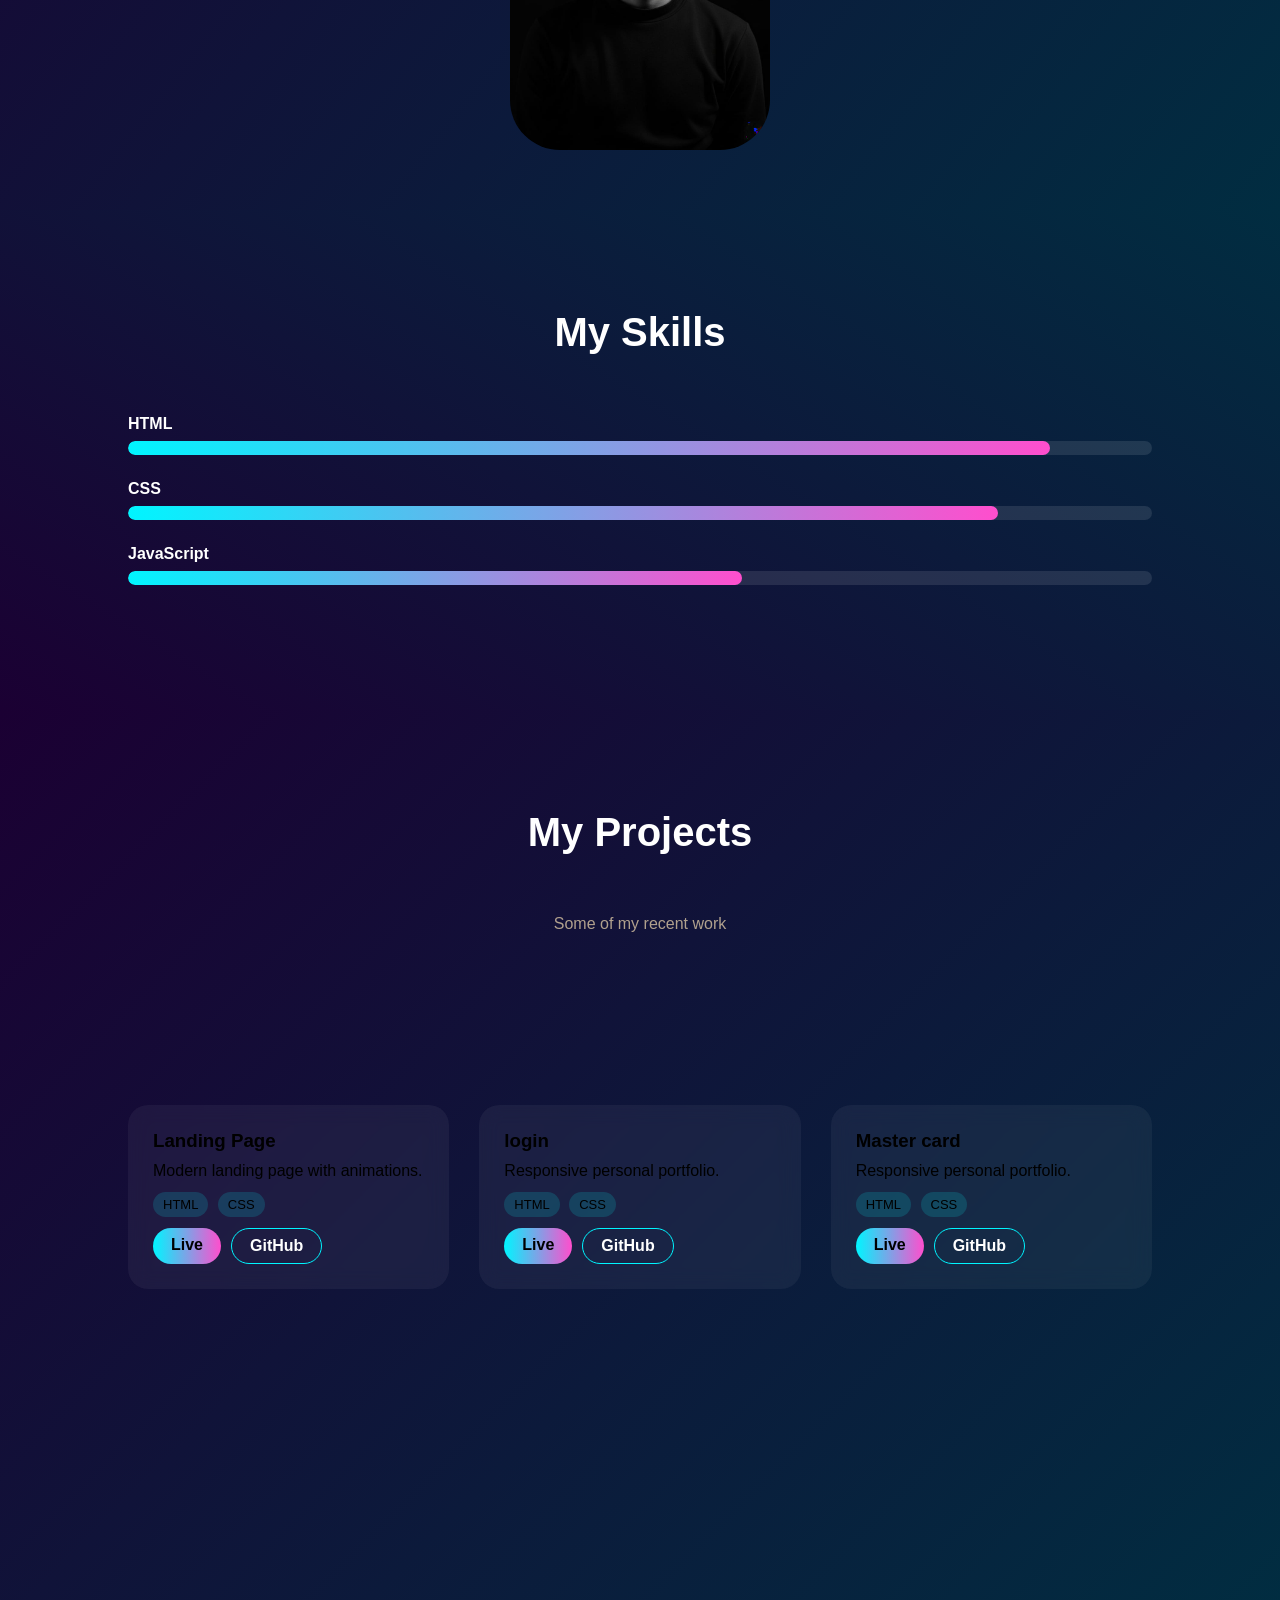
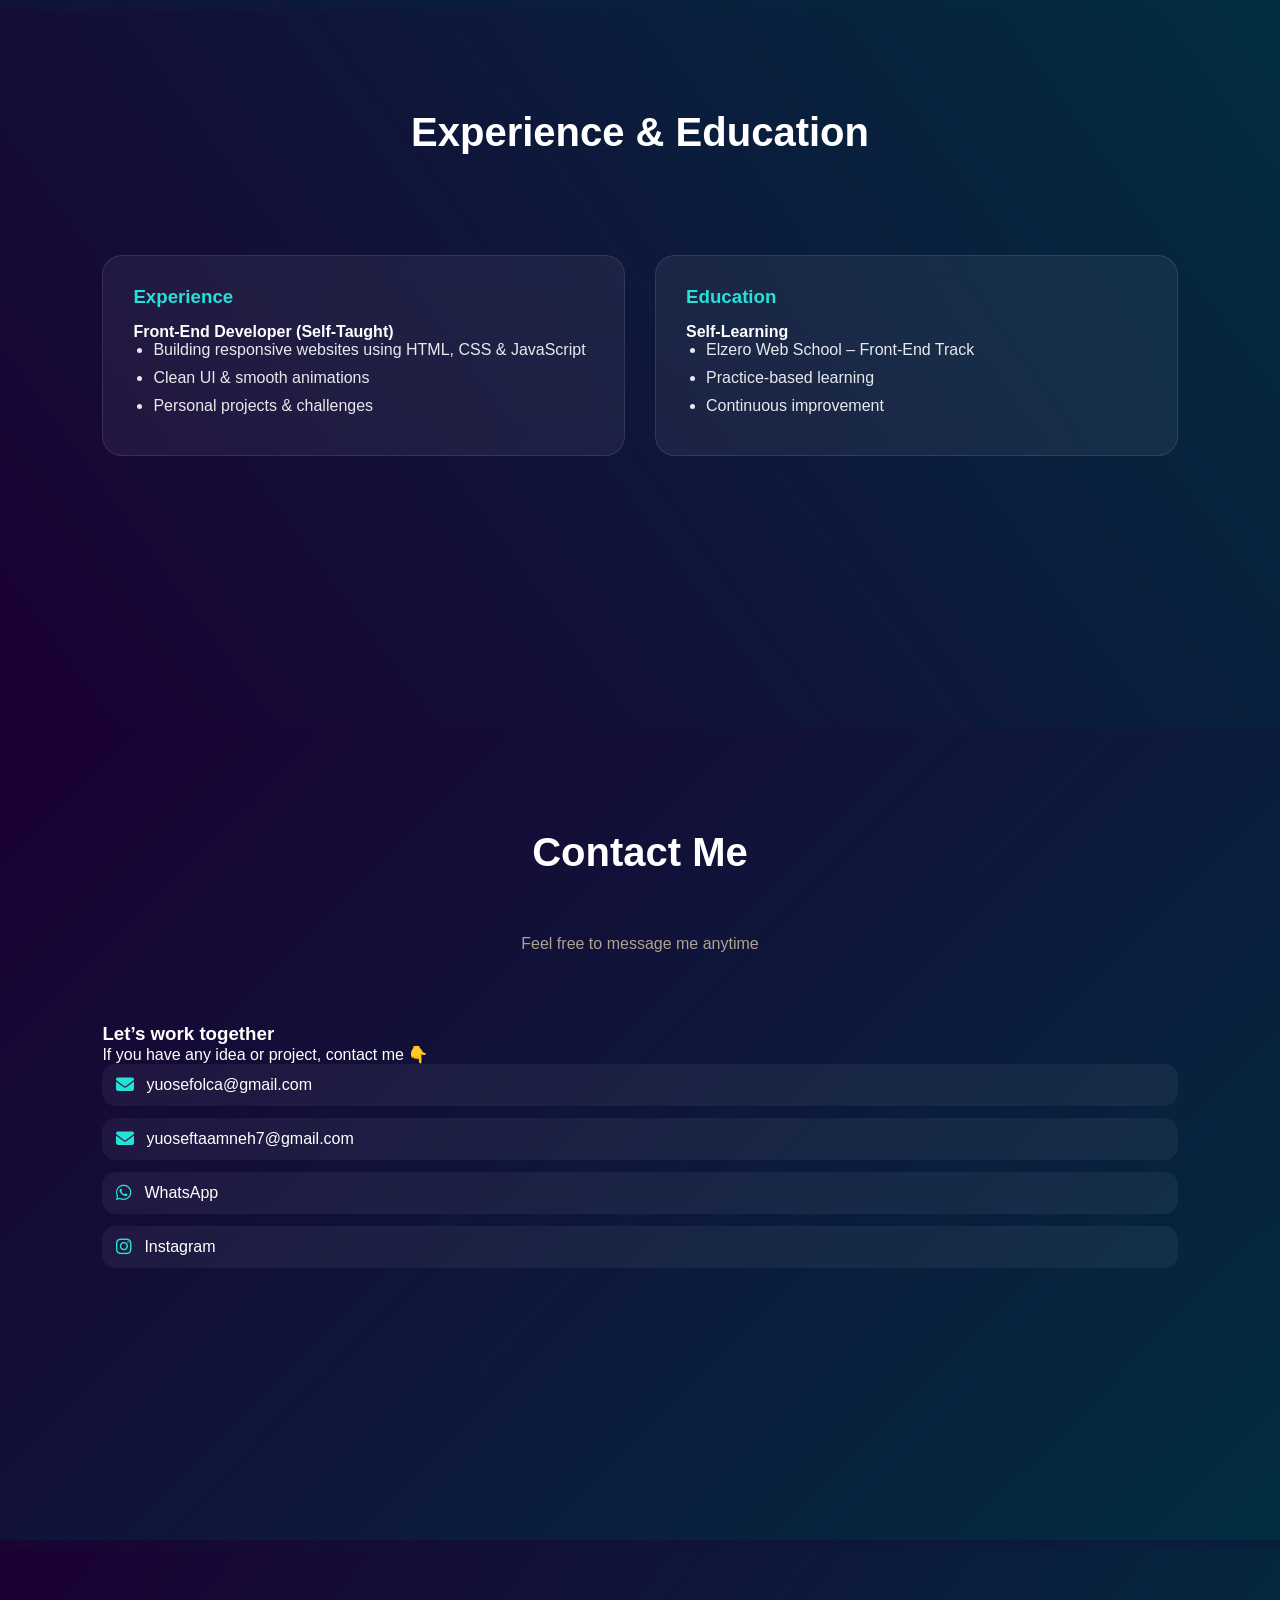
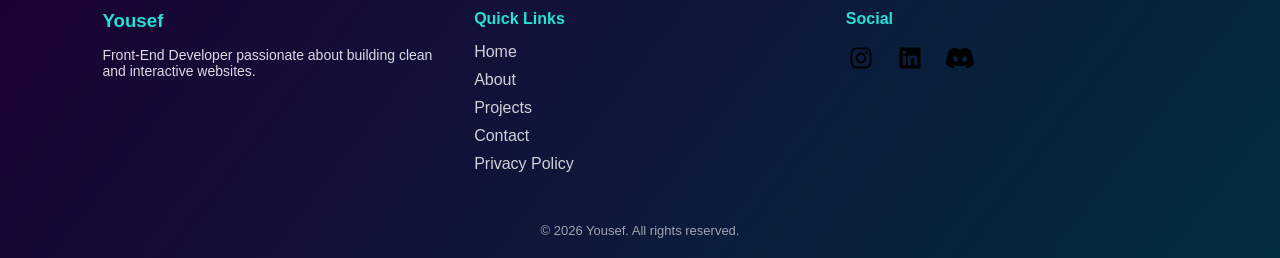
==== commit ab1da2b6: "Update index.html" ====
--- a/index.html
+++ b/index.html
@@ -143,9 +143,9 @@
   <h2 class="section-title">My Projects</h2>
   <p class="section-desc">Some of my recent work</p>
 
-  <div class="projects-grid reveal">
-
-    <div class="project-card reveal">
+  <div class="projects-grid ">
+
+    <div class="project-card ">
       <h3>Landing Page</h3>
       <p>Modern landing page with animations.</p>
 
@@ -160,7 +160,7 @@
       </div>
     </div>
 
-    <div class="project-card reveal">
+    <div class="project-card ">
       <h3>login</h3>
       <p>Responsive personal portfolio.</p>
 
@@ -176,7 +176,7 @@
       </div>
     </div>
 
-    <div class="project-card reveal">
+    <div class="project-card ">
       <h3>Master card</h3>
       <p>Responsive personal portfolio.</p>
 
@@ -201,7 +201,7 @@
 
   <div class="exp-container">
 
-    <div class="exp-card reveal">
+    <div class="exp-card ">
       <h3>Experience</h3>
       <p><strong>Front-End Developer (Self-Taught)</strong></p>
       <ul>
@@ -211,7 +211,7 @@
       </ul>
     </div>
 
-    <div class="exp-card reveal">
+    <div class="exp-card ">
       <h3>Education</h3>
       <p><strong>Self-Learning</strong></p>
       <ul>
@@ -229,7 +229,7 @@
 
   <div class="contact-container">
 
-    <div class="contact-info reveal">
+    <div class="contact-infol">
       <h3>Let’s work together</h3>
       <p>If you have any idea or project, contact me 👇</p>
 
@@ -345,3 +345,4 @@
 
 
 
+
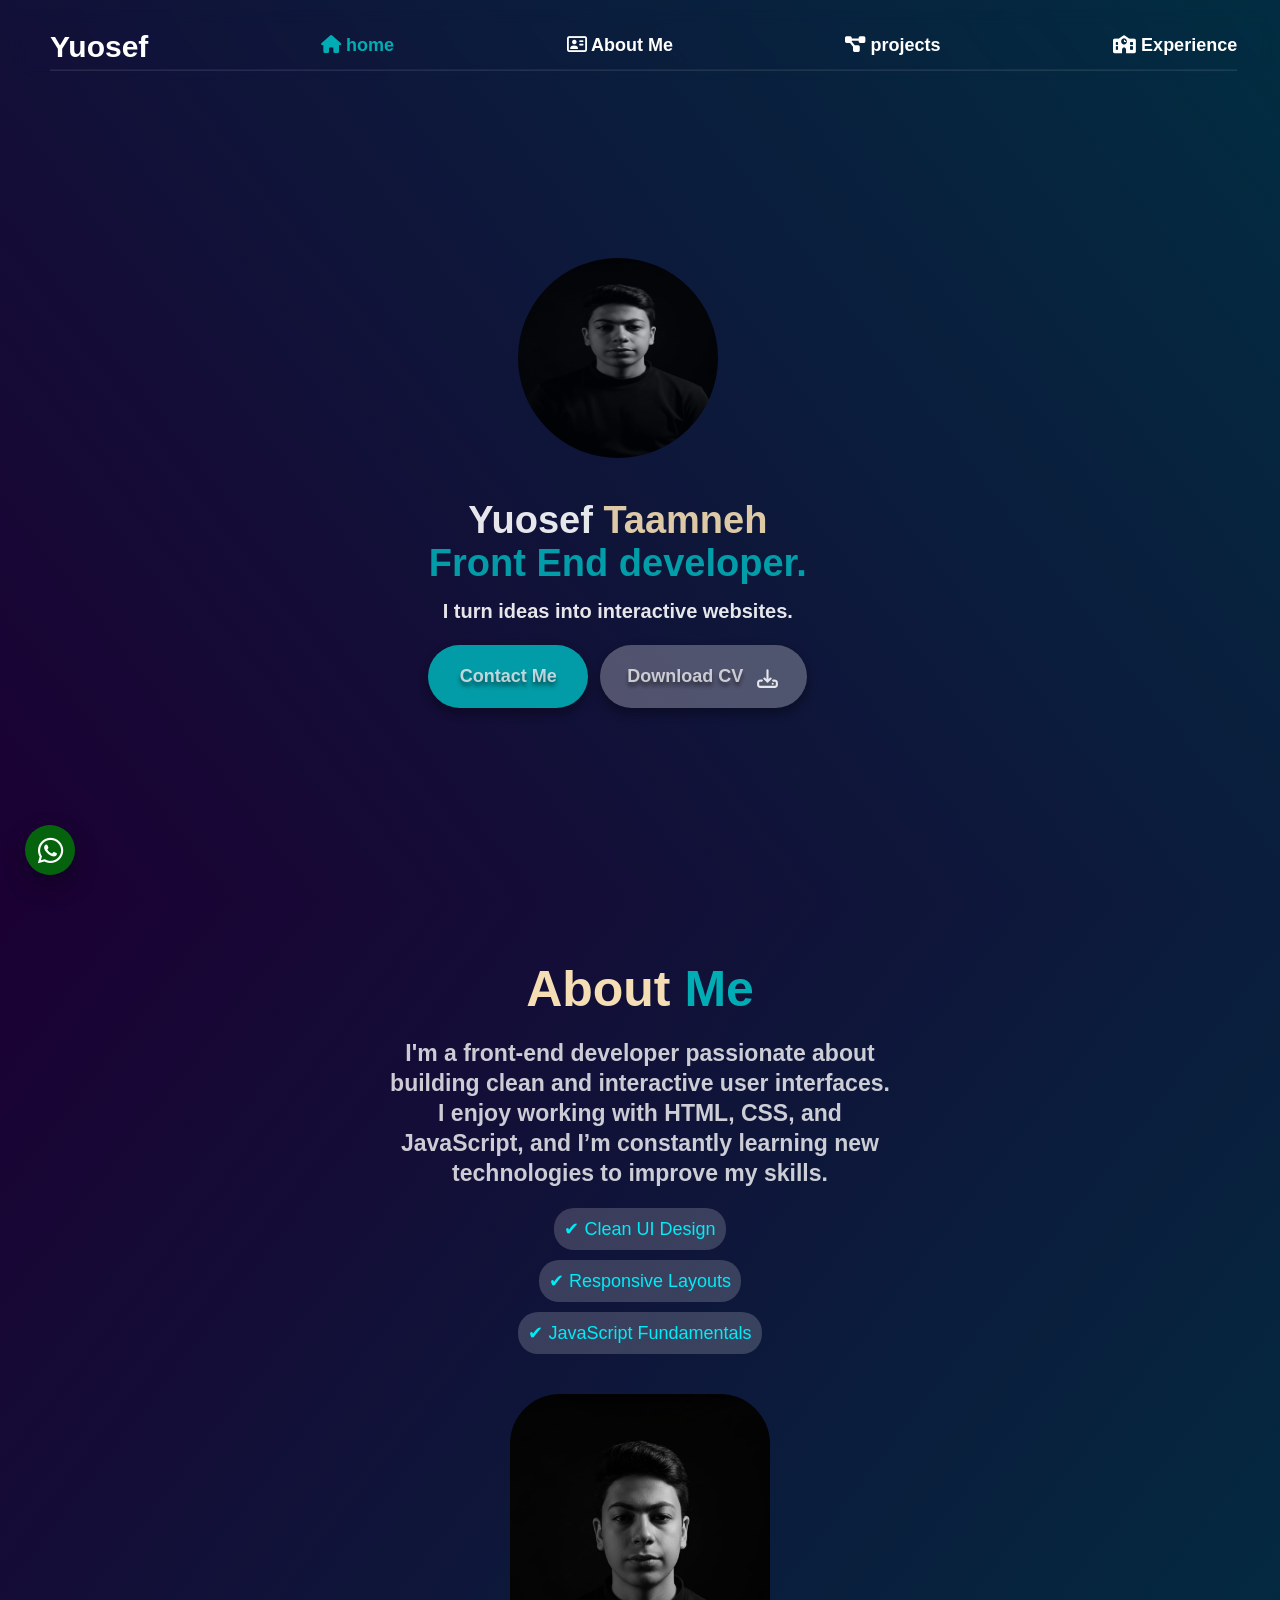
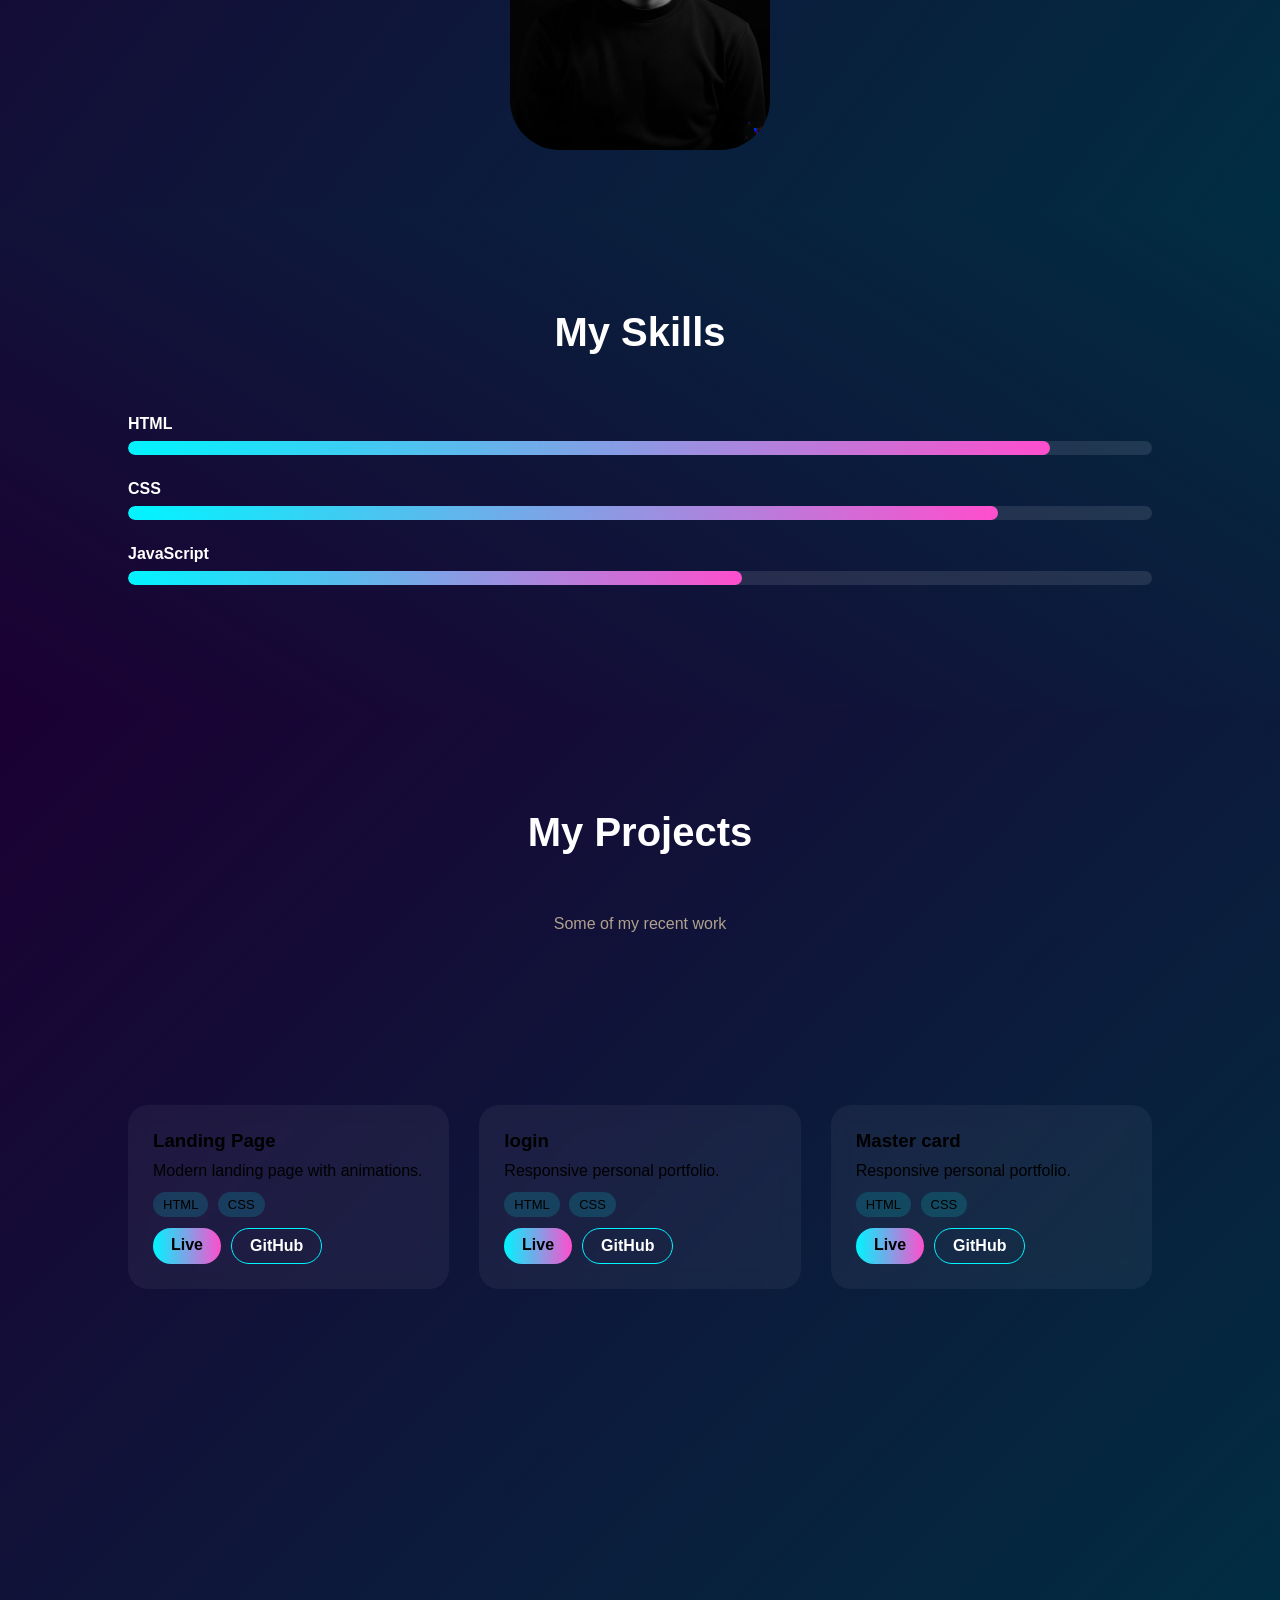
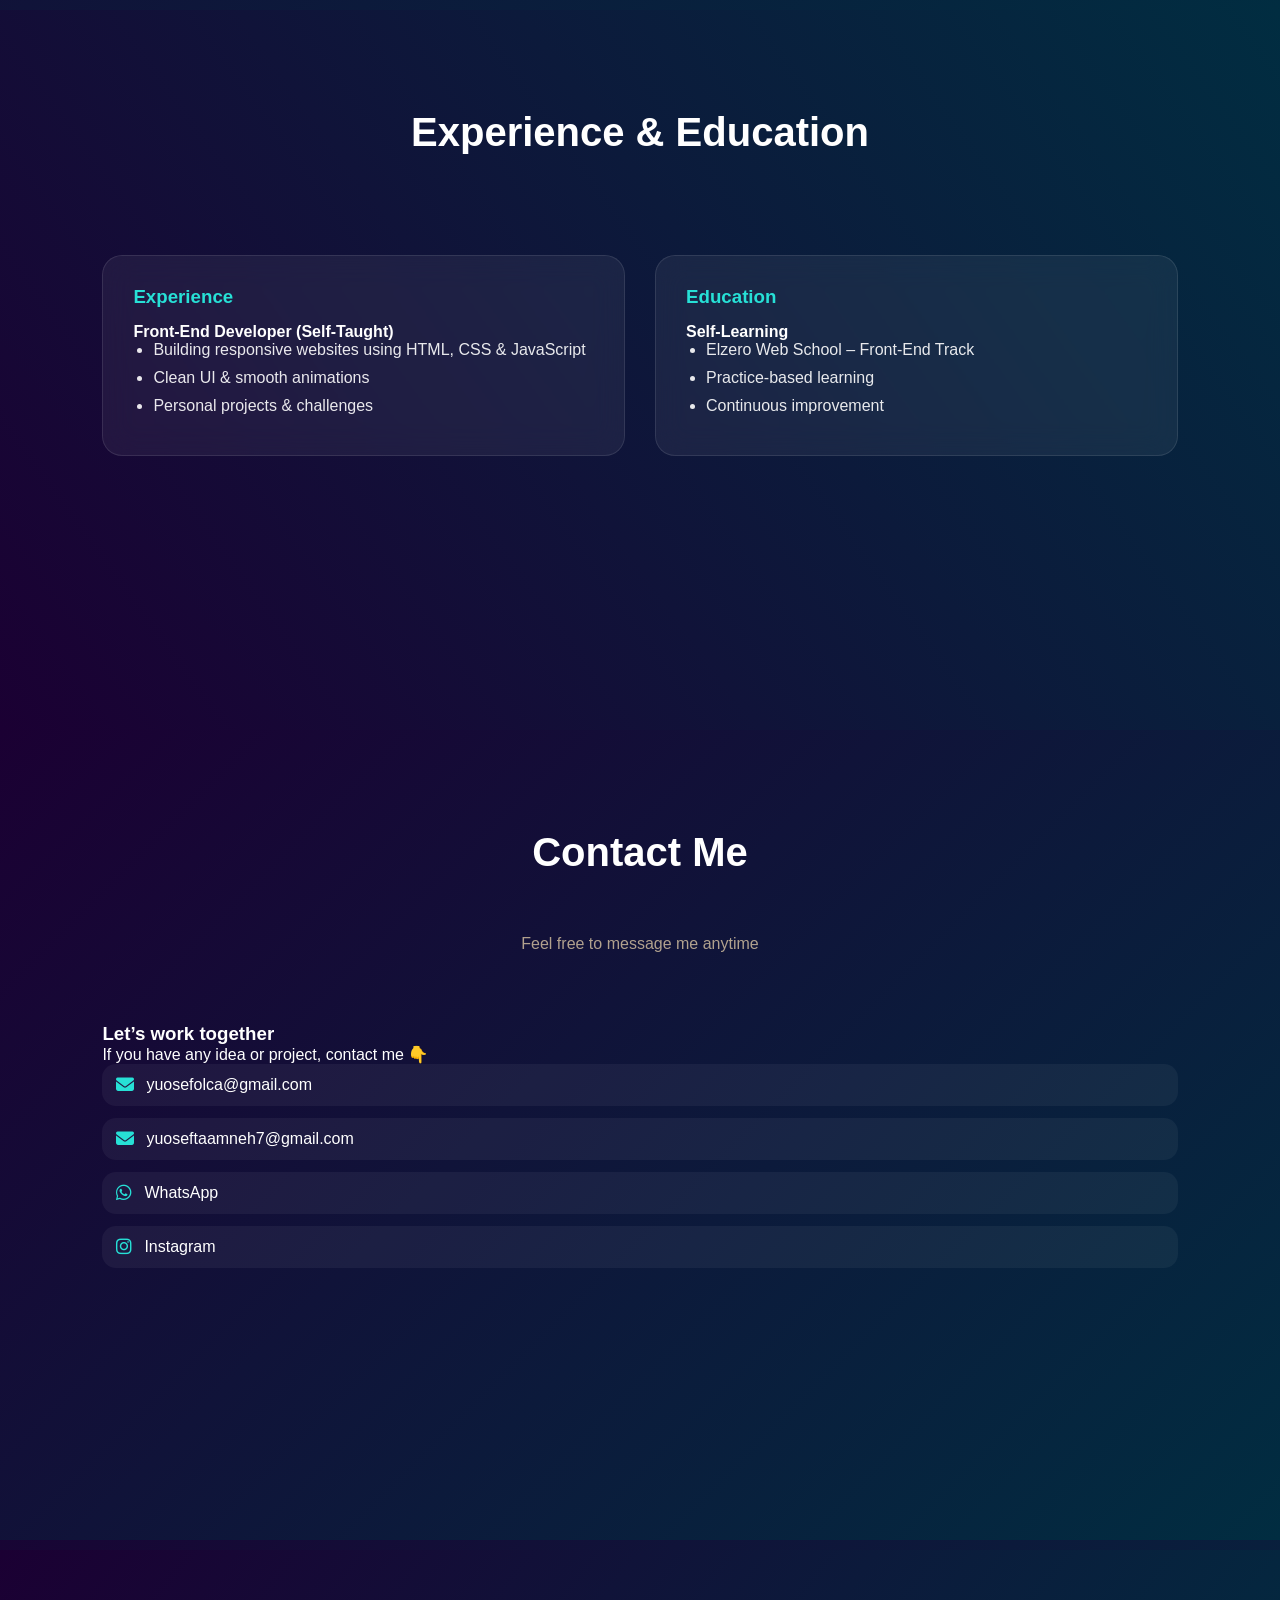
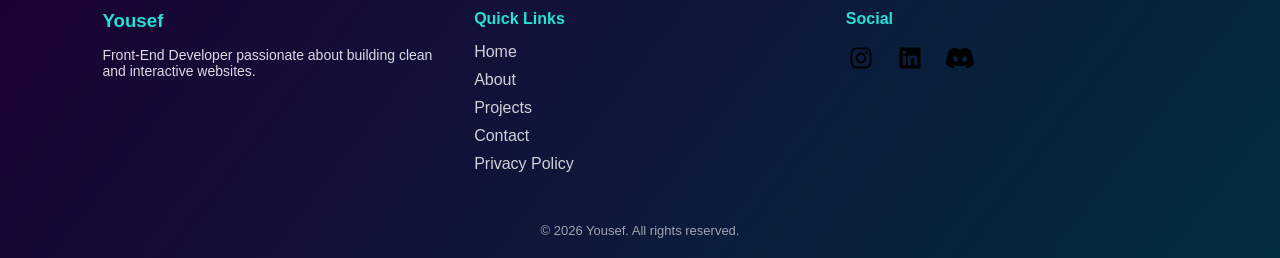
==== commit f1978354: "Update index.html" ====
--- a/index.html
+++ b/index.html
@@ -229,7 +229,7 @@
 
   <div class="contact-container">
 
-    <div class="contact-infol">
+    <div class="contact-infol reveal">
       <h3>Let’s work together</h3>
       <p>If you have any idea or project, contact me 👇</p>
 
@@ -346,3 +346,4 @@
 
 
 
+
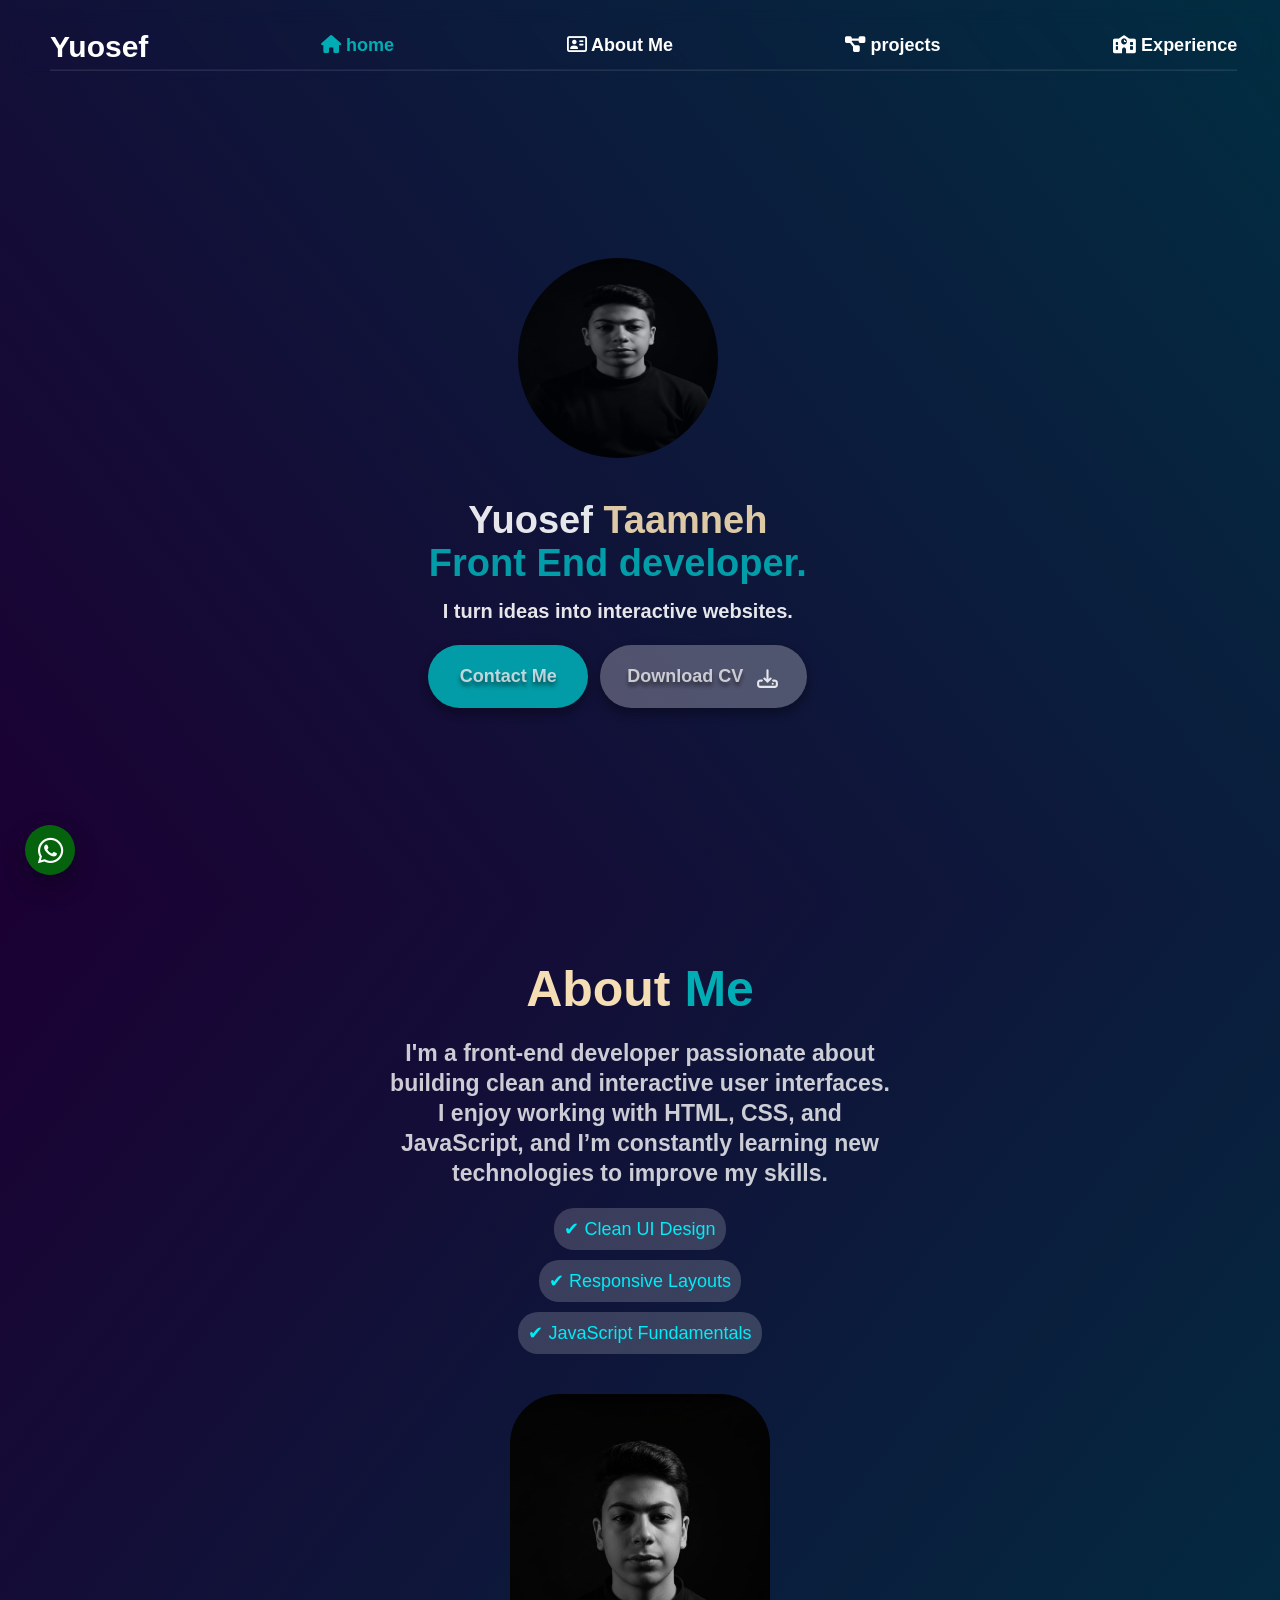
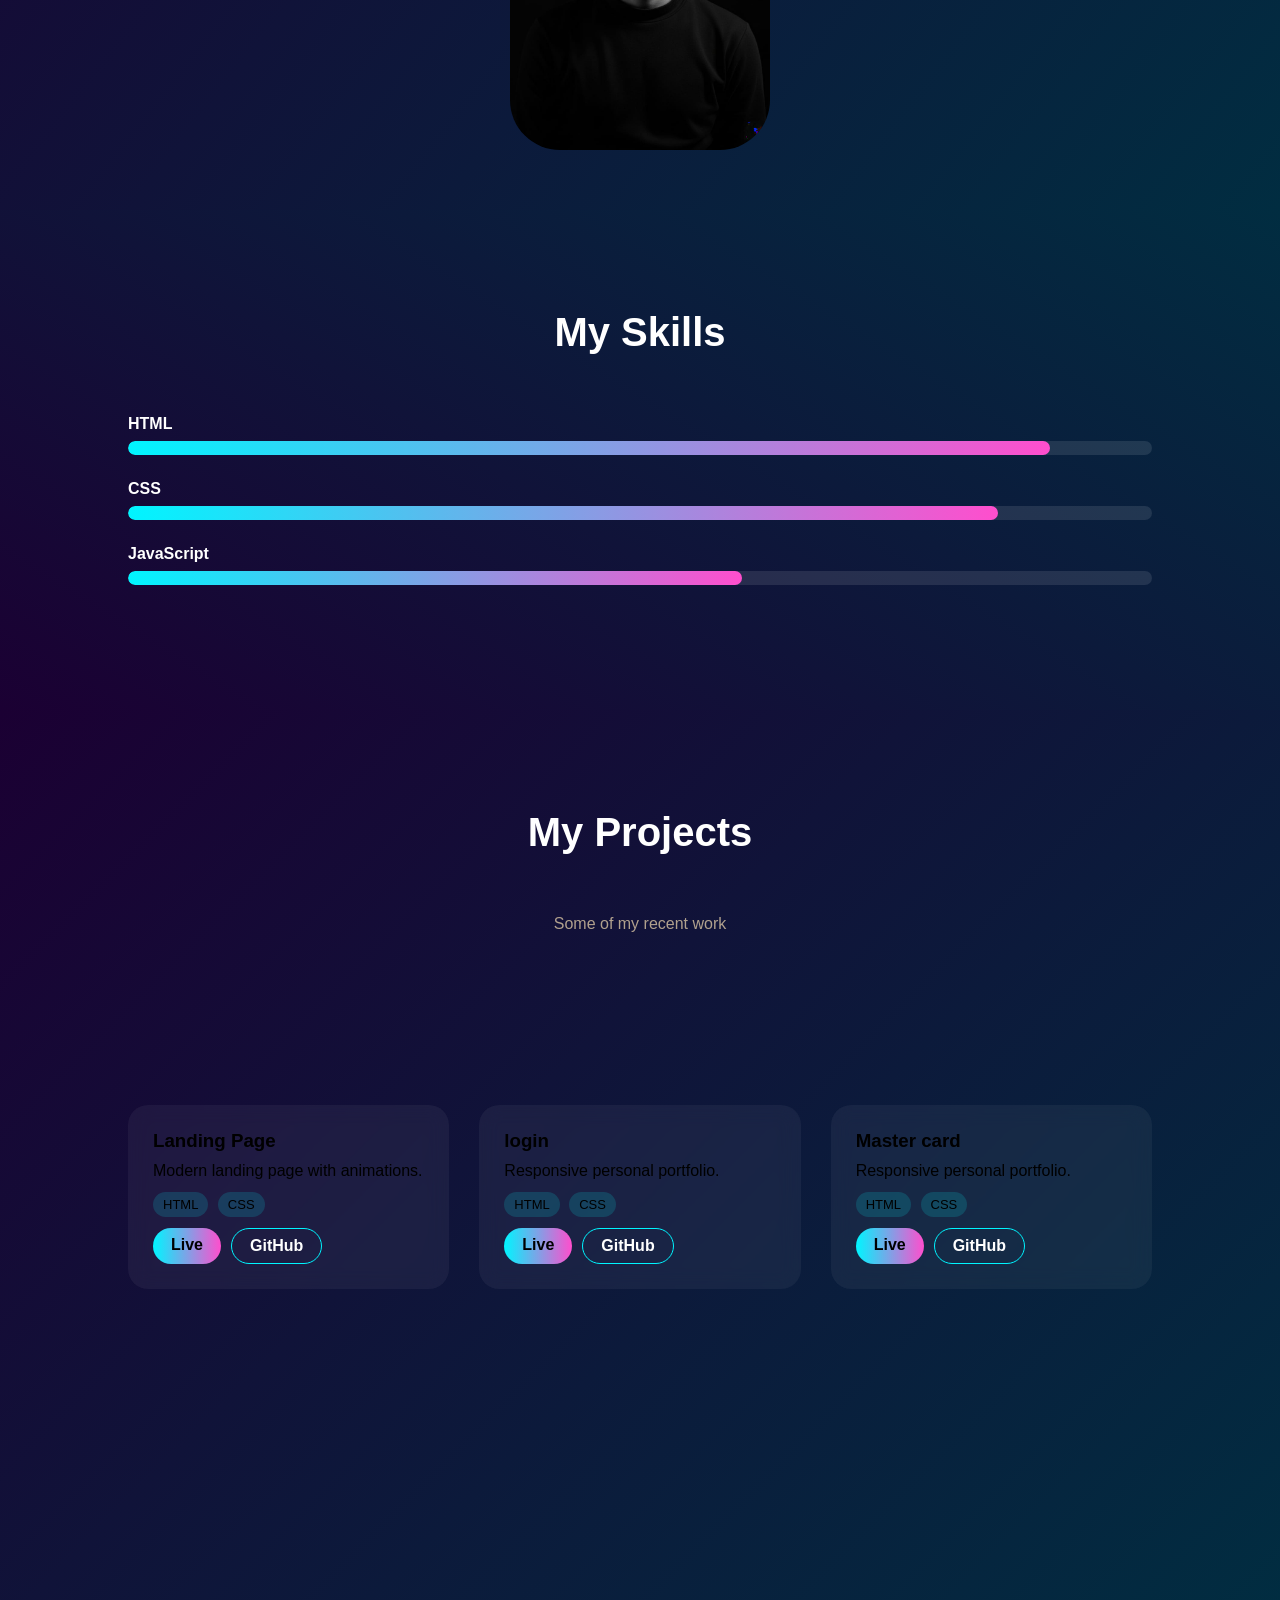
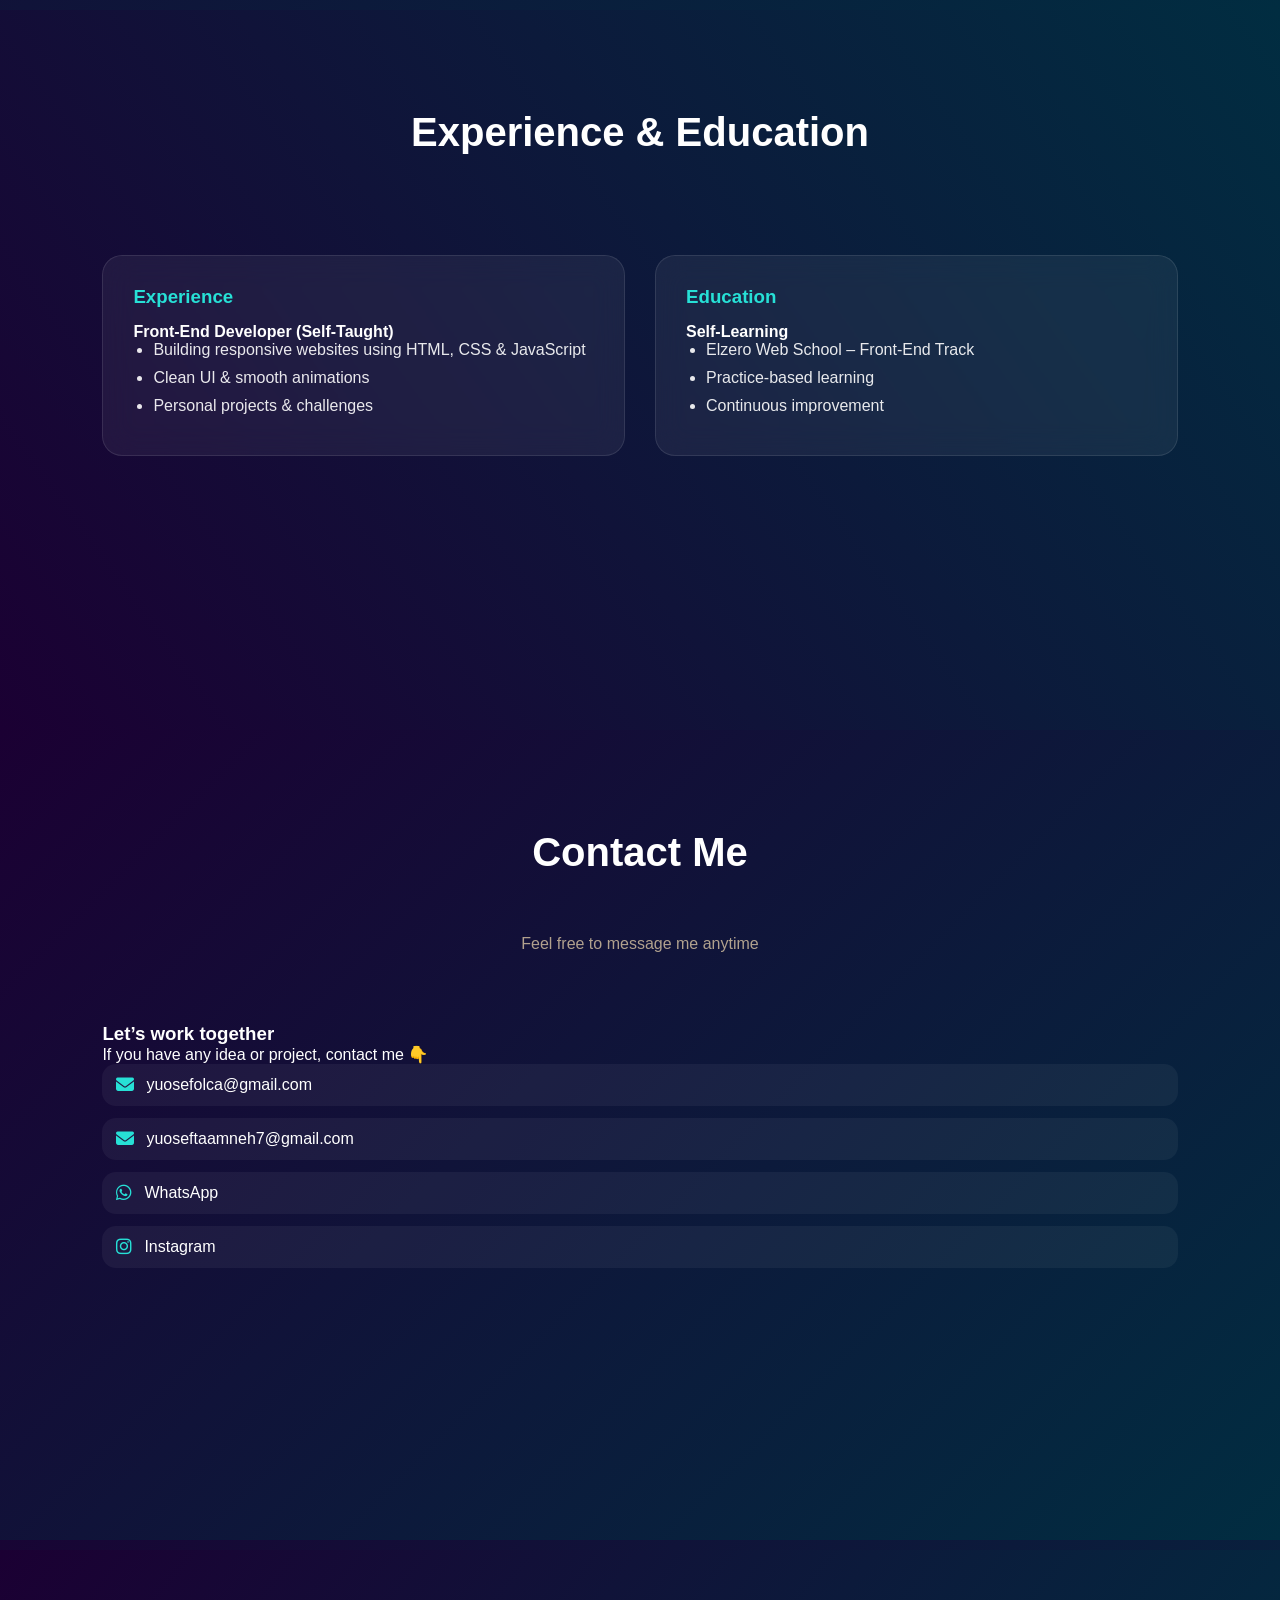
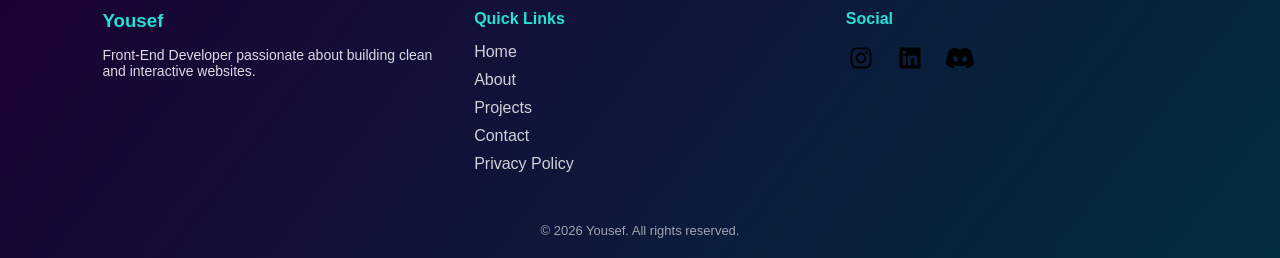
==== commit 733fdacb: "Update index.html" ====
--- a/index.html
+++ b/index.html
@@ -229,7 +229,7 @@
 
   <div class="contact-container">
 
-    <div class="contact-infol reveal">
+    <div class="contact-infol reveal activ">
       <h3>Let’s work together</h3>
       <p>If you have any idea or project, contact me 👇</p>
 
@@ -347,3 +347,4 @@
 
 
 
+
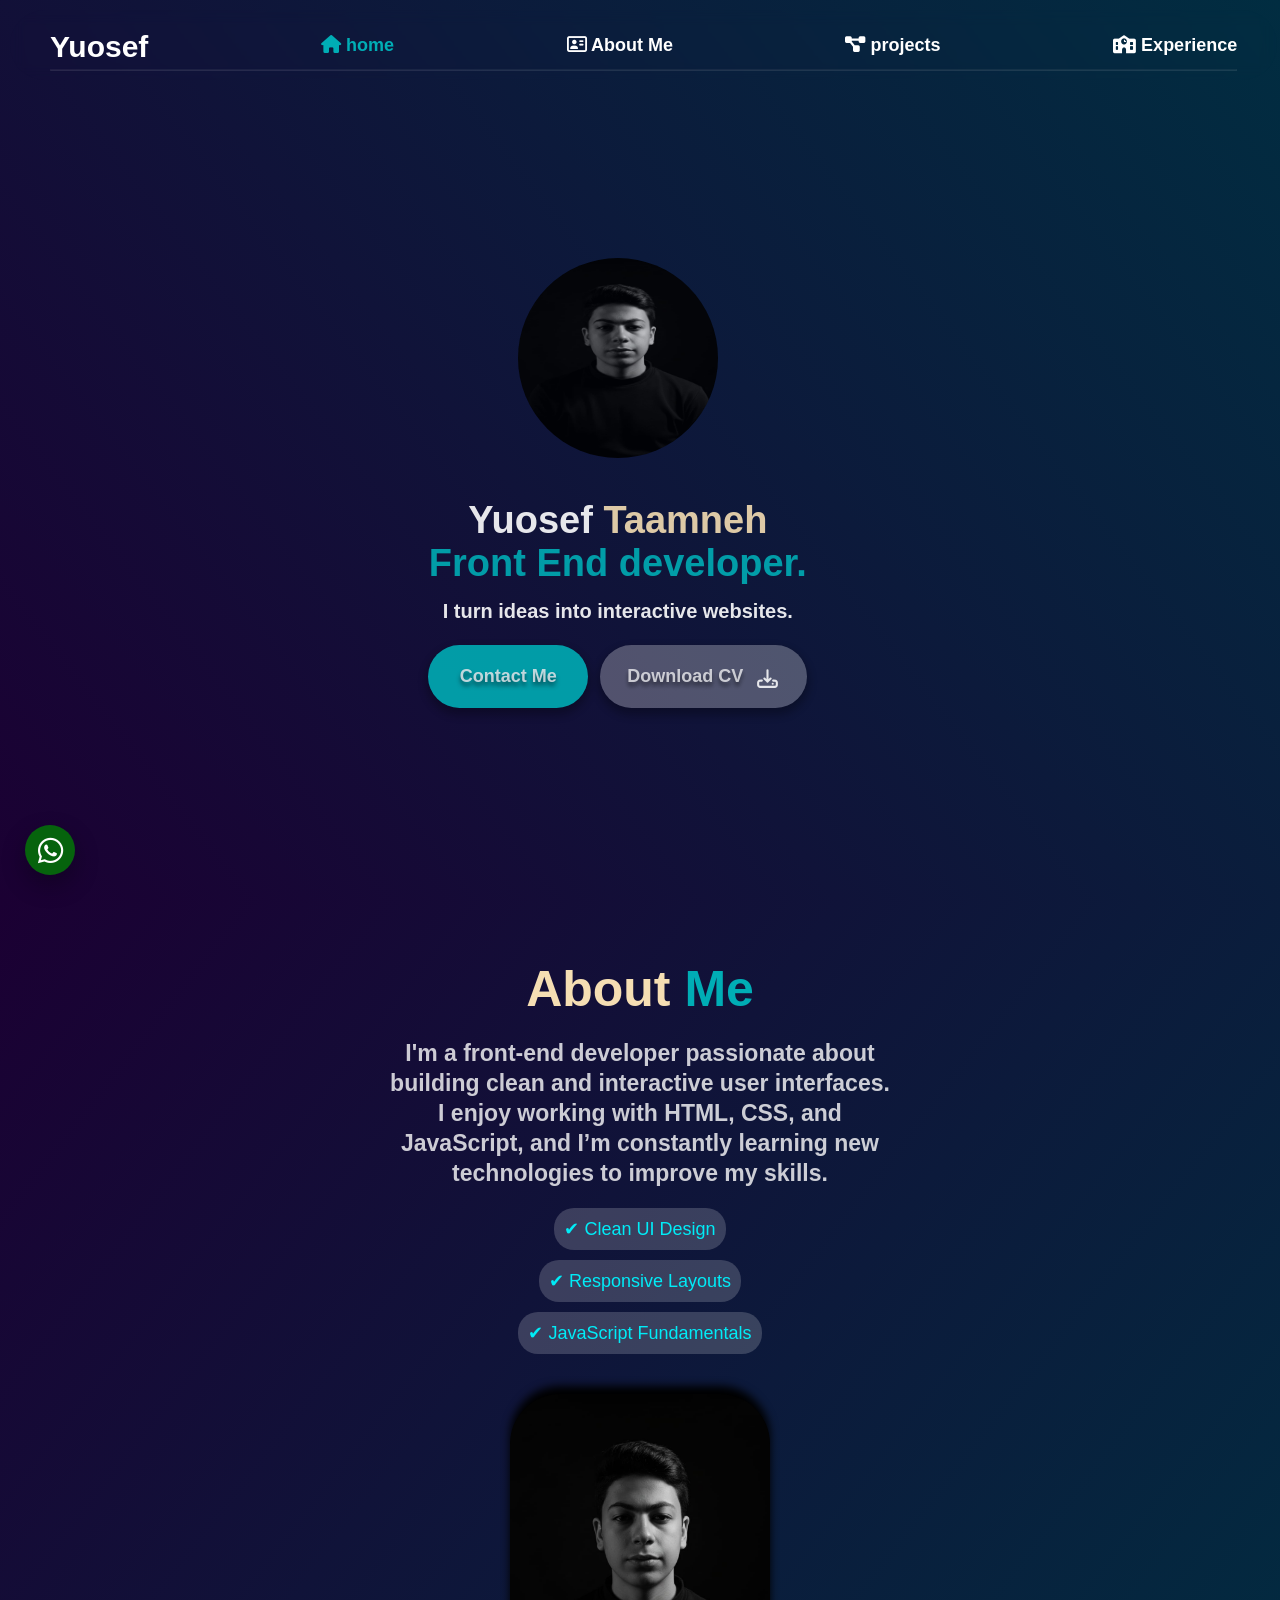
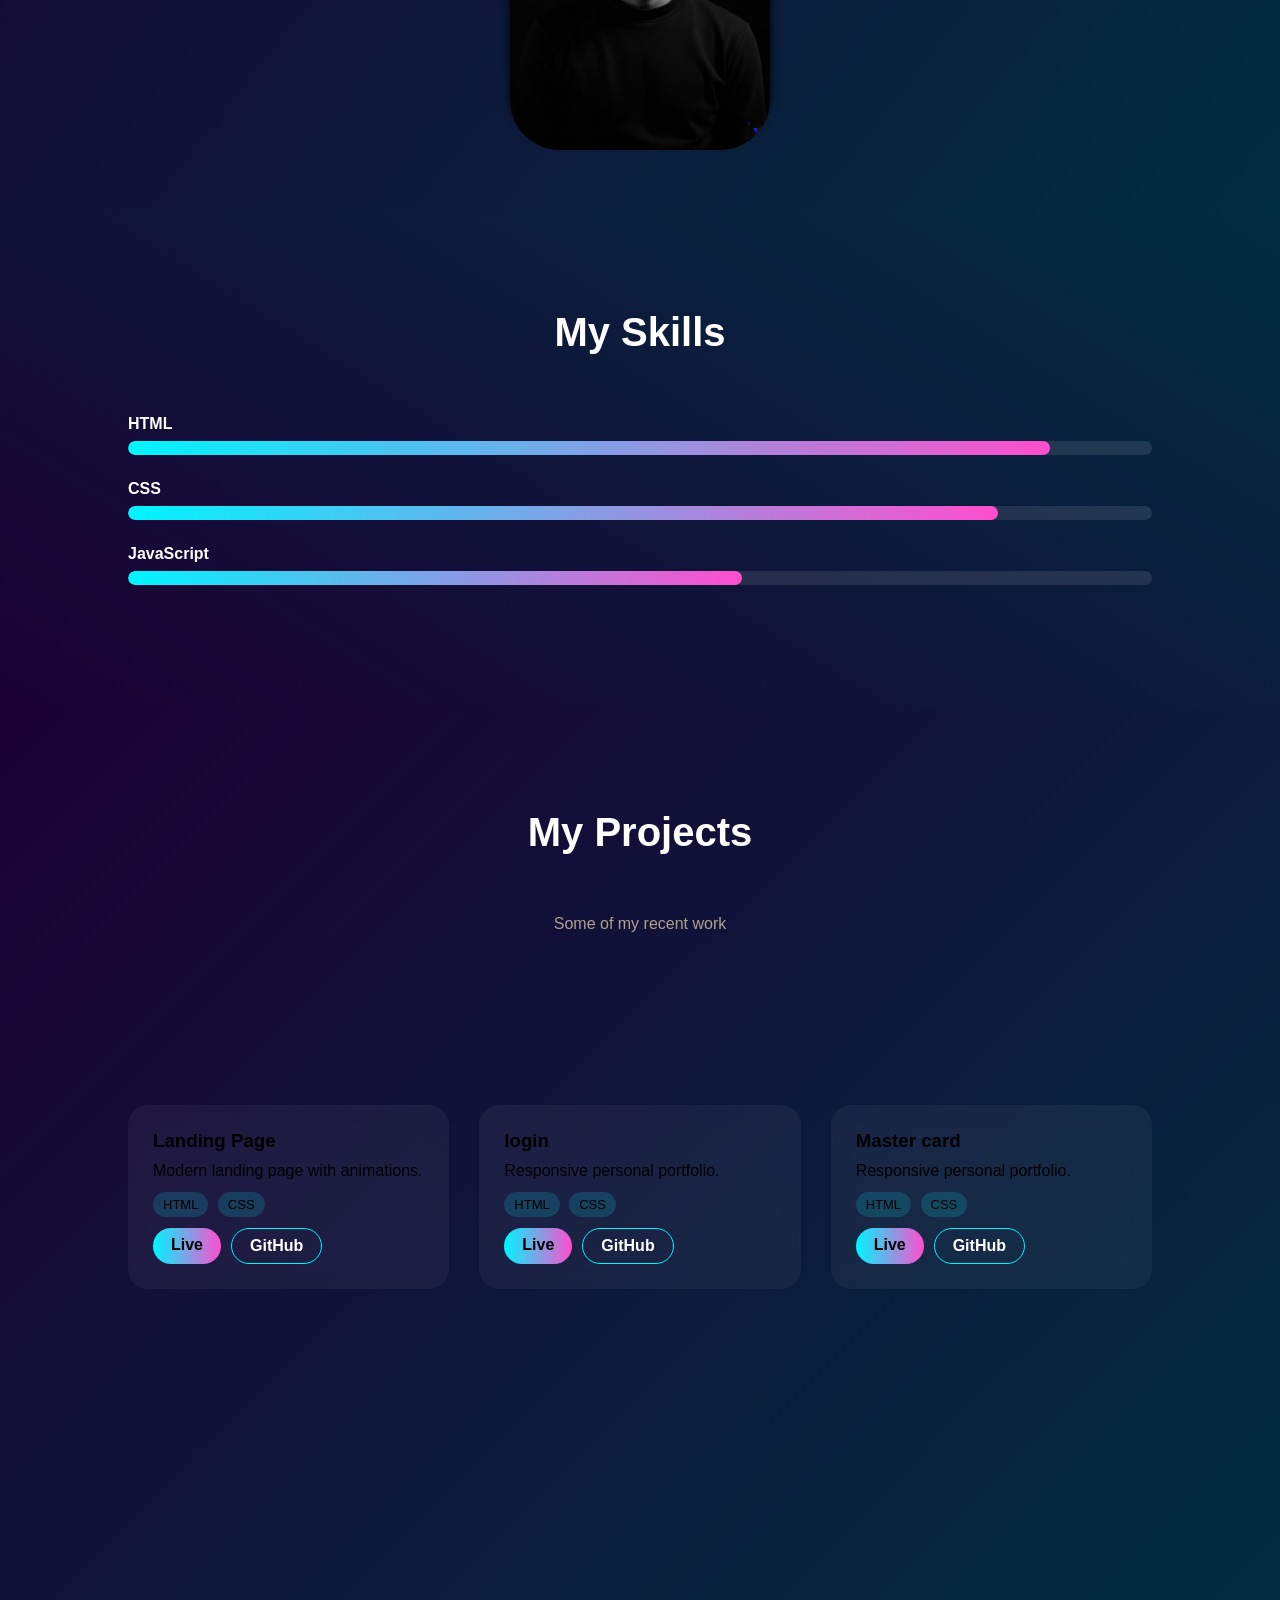
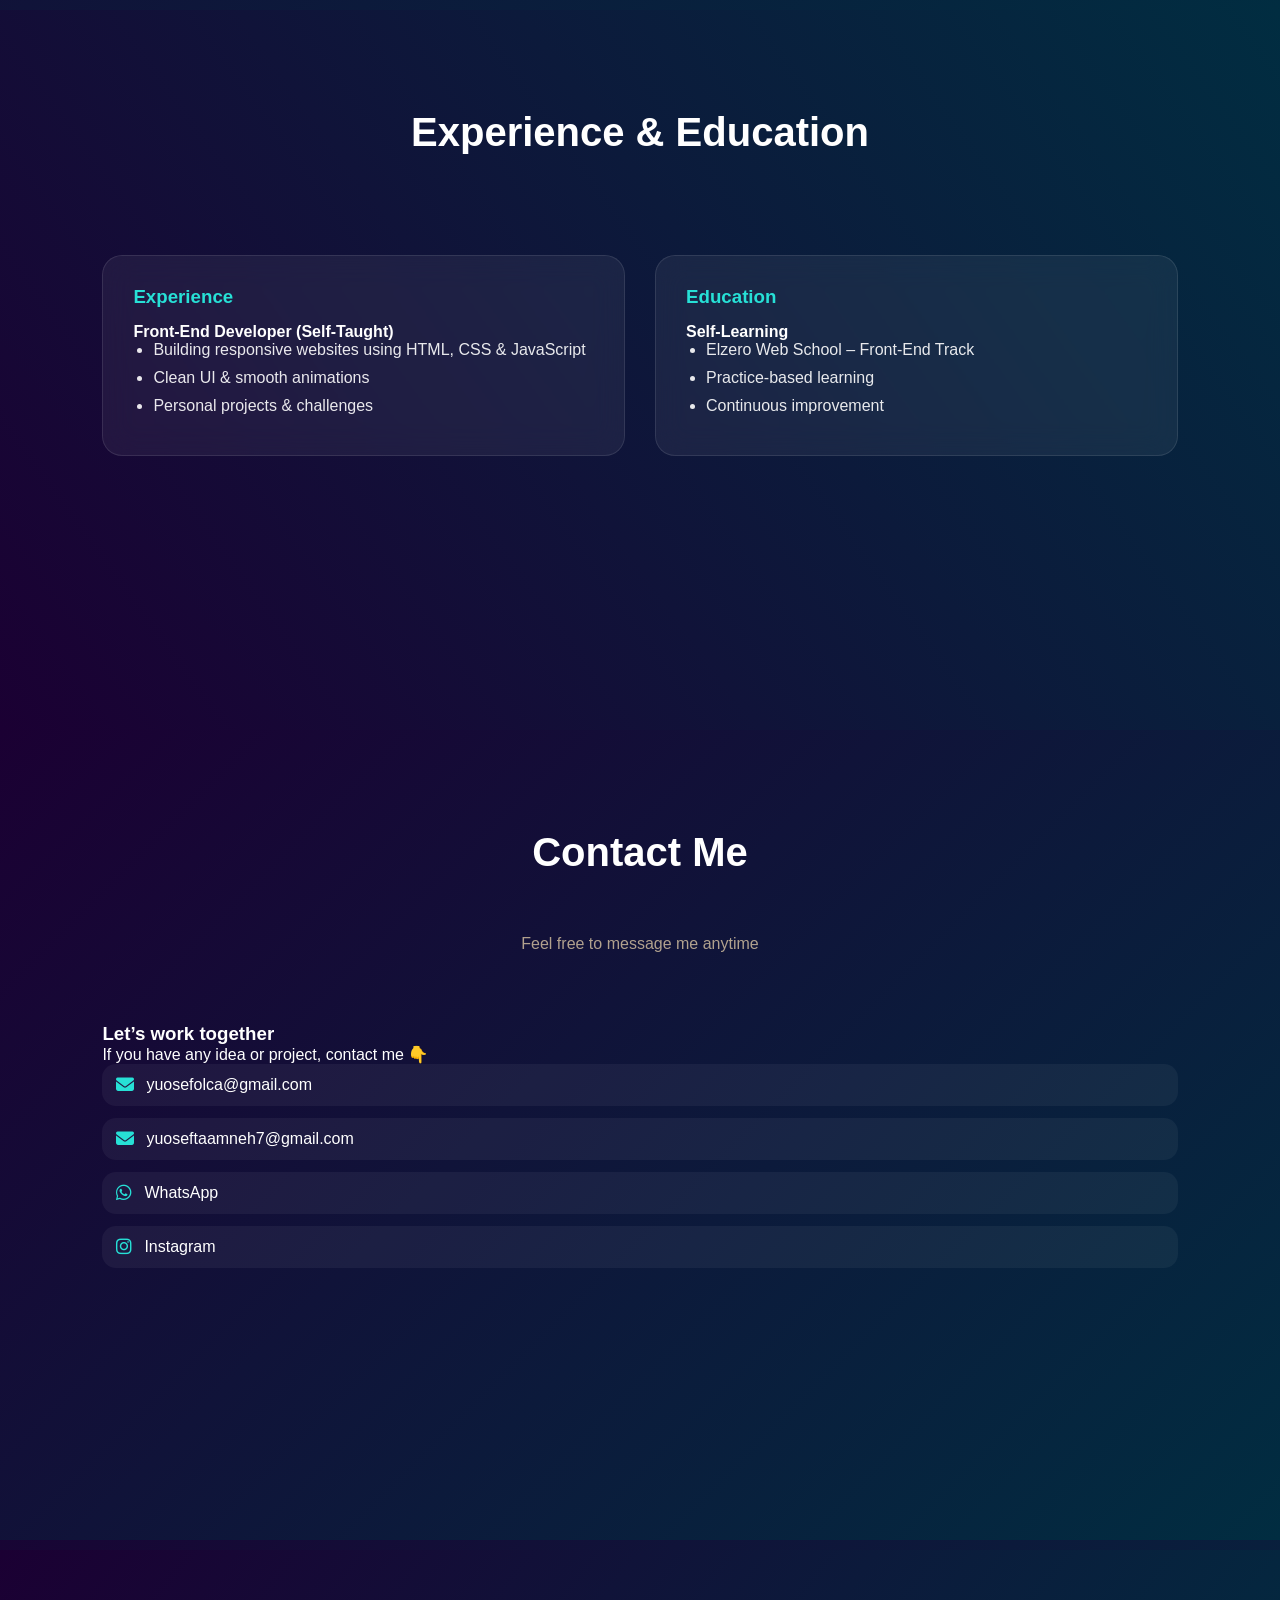
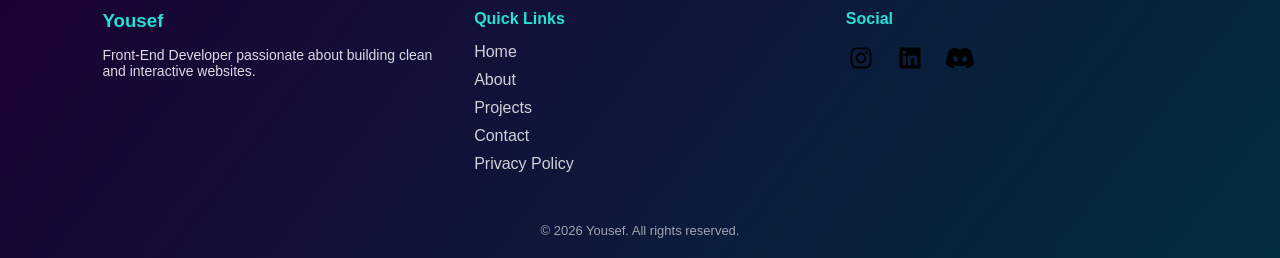
==== commit b332a063: "Update index.html" ====
--- a/index.html
+++ b/index.html
@@ -94,10 +94,10 @@
    <div class="txtt">
         <!-- <img class="yuosef" src="/mafia.jpeg" alt=""> -->
       <h1 class="about" id="About Me">About  <span class="spn">Me</span></h1>
-      <p class="about-my reveal">I'm a front-end developer passionate about building clean and interactive user interfaces.
+      <p class="about-my">I'm a front-end developer passionate about building clean and interactive user interfaces.
  I enjoy working with HTML, CSS, and JavaScript, and I’m constantly learning new technologies to improve my skills.</p>
  <div class="skls">
-  <div class="sklss reveal">
+  <div class="sklss ">
     ✔ Clean UI Design
 
 
@@ -111,7 +111,7 @@
 </div>
  </div>
 </div>
-<img class="yuosef reveal" src="./mafia.jpeg" loading="lazy" alt="Yousef Front End Developer">
+<img class="yuosef " src="./mafia.jpeg" loading="lazy" alt="Yousef Front End Developer">
 
     </section>
     <section class="skills-section">
@@ -229,7 +229,7 @@
 
   <div class="contact-container">
 
-    <div class="contact-infol reveal activ">
+    <div class="contact-infol reveal">
       <h3>Let’s work together</h3>
       <p>If you have any idea or project, contact me 👇</p>
 
@@ -348,3 +348,5 @@
 
 
 
+
+
--- a/yuosef.css
+++ b/yuosef.css
@@ -205,10 +205,6 @@
   margin-left: 21px;
 }
 
-.hr{
-  opacity: 0.1;
-}
-
 
 
 
@@ -318,7 +314,6 @@
     color: #00adb5;
 }
 .toasl{
-    /* margin-left: 63px; */
     border: none;
     margin-top: 17px;
     padding: 15px 27px;
@@ -406,7 +401,6 @@
   align-items: center;
   justify-content: space-between;
   padding: 0 8%;
-  /* gap: 40px; */
       line-height: 33px;
 
 
@@ -466,14 +460,6 @@
     opacity: 0;
     animation: ana 1s ease forwards 1s;
     flex-wrap: wrap;
-
-
-      /* width: 520px;
-  max-width: 100%;
-  height: auto;
-  opacity: 0;
-  animation: ana 1s ease forwards 1s; */
-
 }
 
     .hero-text{
@@ -536,20 +522,6 @@
 
 
 
-
-
-
-
-
-
-
-
-
-
-
-
-
-
   .stng::after{
     content: '';
     width: 0%;
@@ -575,157 +547,11 @@
       flex-wrap: wrap;
     }
 
-/* } */
-
-
-
-
-
-
-@keyframes hero-gradient-animation {
-    0% {
-        --s-start-0: 9.249139871209511%;
-        --s-end-0: 15.387003692900368%;
-        --x-0: 49%;
-        --c-0: hsla(178.6764705882354, 100%, 50%, 1);
-        --y-0: 47%;
-        --c-1: hsla(178.6764705882354, 100%, 50%, 1);
-        --s-start-1: 9.249139871209511%;
-        --s-end-1: 15.387003692900368%;
-        --x-1: 49%;
-        --y-1: 47%;
-        --c-2: hsla(335.2040816326531, 85%, 54%, 1);
-        --x-2: 51%;
-        --y-2: 64%;
-        --s-start-2: 9.249139871209511%;
-        --s-end-2: 26.736196127535965%;
-    }
-
-    100% {
-        --s-start-0: 9.249139871209511%;
-        --s-end-0: 15.387003692900368%;
-        --x-0: 49%;
-        --c-0: hsla(178.67647058823545, 90%, 76%, 1);
-        --y-0: 47%;
-        --c-1: hsla(178.6764705882354, 61%, 40%, 1);
-        --s-start-1: 9.249139871209511%;
-        --s-end-1: 15.387003692900368%;
-        --x-1: 65%;
-        --y-1: 50%;
-        --c-2: hsla(316.32352941176475, 100%, 63%, 1);
-        --x-2: 59%;
-        --y-2: 39%;
-        --s-start-2: 9.249139871209511%;
-        --s-end-2: 15.387003692900368%;
-    }
-}
-
-@property --s-start-0 {
-    syntax: '<percentage>';
-    inherits: false;
-    initial-value: 9.249139871209511%
-}
-
-@property --s-end-0 {
-    syntax: '<percentage>';
-    inherits: false;
-    initial-value: 15.387003692900368%
-}
-
-@property --x-0 {
-    syntax: '<percentage>';
-    inherits: false;
-    initial-value: 49%
-}
-
-@property --c-0 {
-    syntax: '<color>';
-    inherits: false;
-    initial-value: hsla(178.6764705882354, 100%, 50%, 1)
-}
-
-@property --y-0 {
-    syntax: '<percentage>';
-    inherits: false;
-    initial-value: 47%
-}
-
-@property --c-1 {
-    syntax: '<color>';
-    inherits: false;
-    initial-value: hsla(178.6764705882354, 100%, 50%, 1)
-}
-
-@property --s-start-1 {
-    syntax: '<percentage>';
-    inherits: false;
-    initial-value: 9.249139871209511%
-}
-
-@property --s-end-1 {
-    syntax: '<percentage>';
-    inherits: false;
-    initial-value: 15.387003692900368%
-}
-
-@property --x-1 {
-    syntax: '<percentage>';
-    inherits: false;
-    initial-value: 49%
-}
-
-@property --y-1 {
-    syntax: '<percentage>';
-    inherits: false;
-    initial-value: 47%
-}
-
-@property --c-2 {
-    syntax: '<color>';
-    inherits: false;
-    initial-value: hsla(335.2040816326531, 85%, 54%, 1)
-}
-
-@property --x-2 {
-    syntax: '<percentage>';
-    inherits: false;
-    initial-value: 51%
-}
-
-@property --y-2 {
-    syntax: '<percentage>';
-    inherits: false;
-    initial-value: 64%
-}
-
-@property --s-start-2 {
-    syntax: '<percentage>';
-    inherits: false;
-    initial-value: 9.249139871209511%
-}
-
-@property --s-end-2 {
-    syntax: '<percentage>';
-    inherits: false;
-    initial-value: 26.736196127535965%
-}
-
-.your_css_selector_here {
-    --x-0: 49%;
-    --c-0: hsla(178.6764705882354, 100%, 50%, 1);
-    --y-0: 47%;
-    --c-1: hsla(178.6764705882354, 100%, 50%, 1);
-    --x-1: 49%;
-    --y-1: 47%;
-    --c-2: hsla(335.2040816326531, 85%, 54%, 1);
-    --x-2: 51%;
-    --y-2: 64%;
-    ;
-    background-color: hsla(256.00000000000006, 0%, 100%, 0);
-    background-image: radial-gradient(circle at var(--x-0) var(--y-0), var(--c-0) var(--s-start-0), transparent var(--s-end-0)), radial-gradient(circle at var(--x-1) var(--y-1), var(--c-1) var(--s-start-1), transparent var(--s-end-1)), radial-gradient(circle at var(--x-2) var(--y-2), var(--c-2) var(--s-start-2), transparent var(--s-end-2));
-    animation: hero-gradient-animation 10s linear infinite alternate-reverse;
-    background-blend-mode: normal, normal, normal;
-}
+
+
+
+
+
 
 
 
@@ -1337,7 +1163,6 @@
   }
 }
 
-/* موبايل صغير */
 @media (max-width: 400px) {
   .section-title {
     font-size: 24px;
@@ -1361,3 +1186,4 @@
 
 
 
+
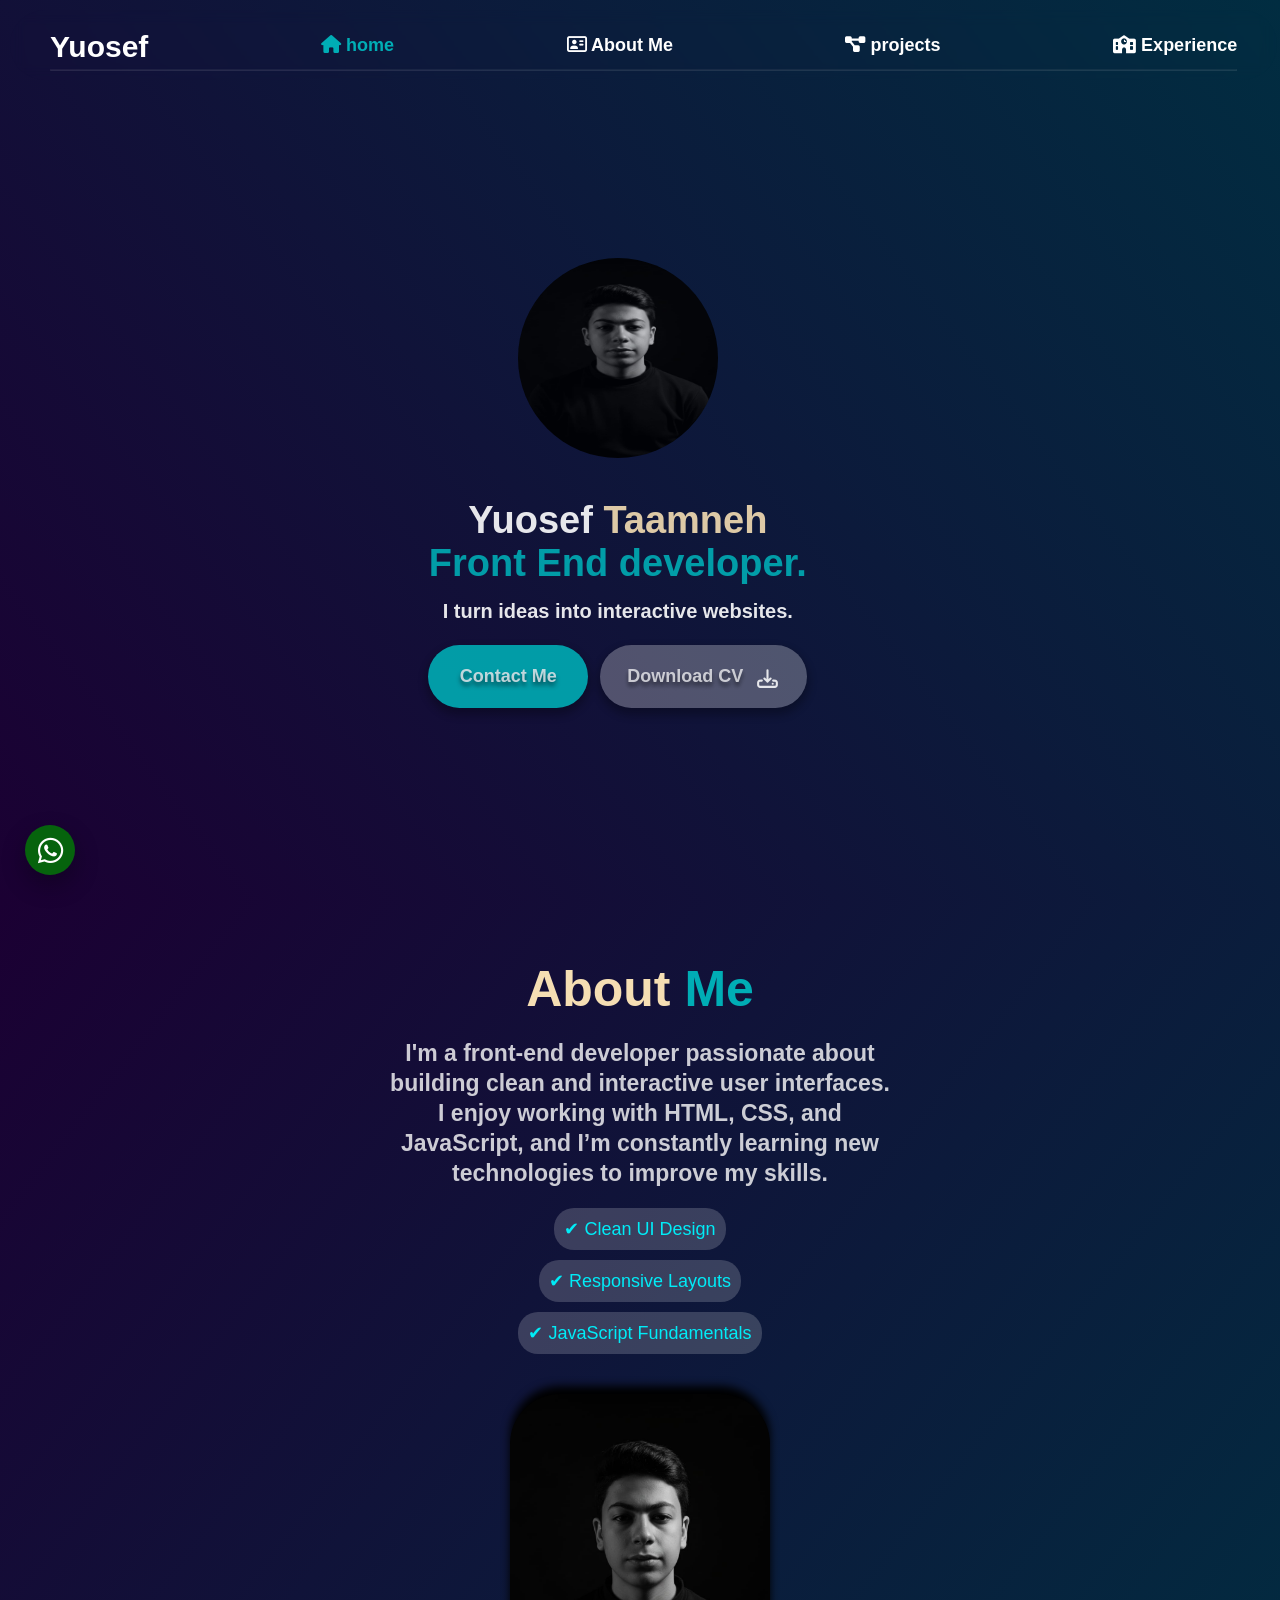
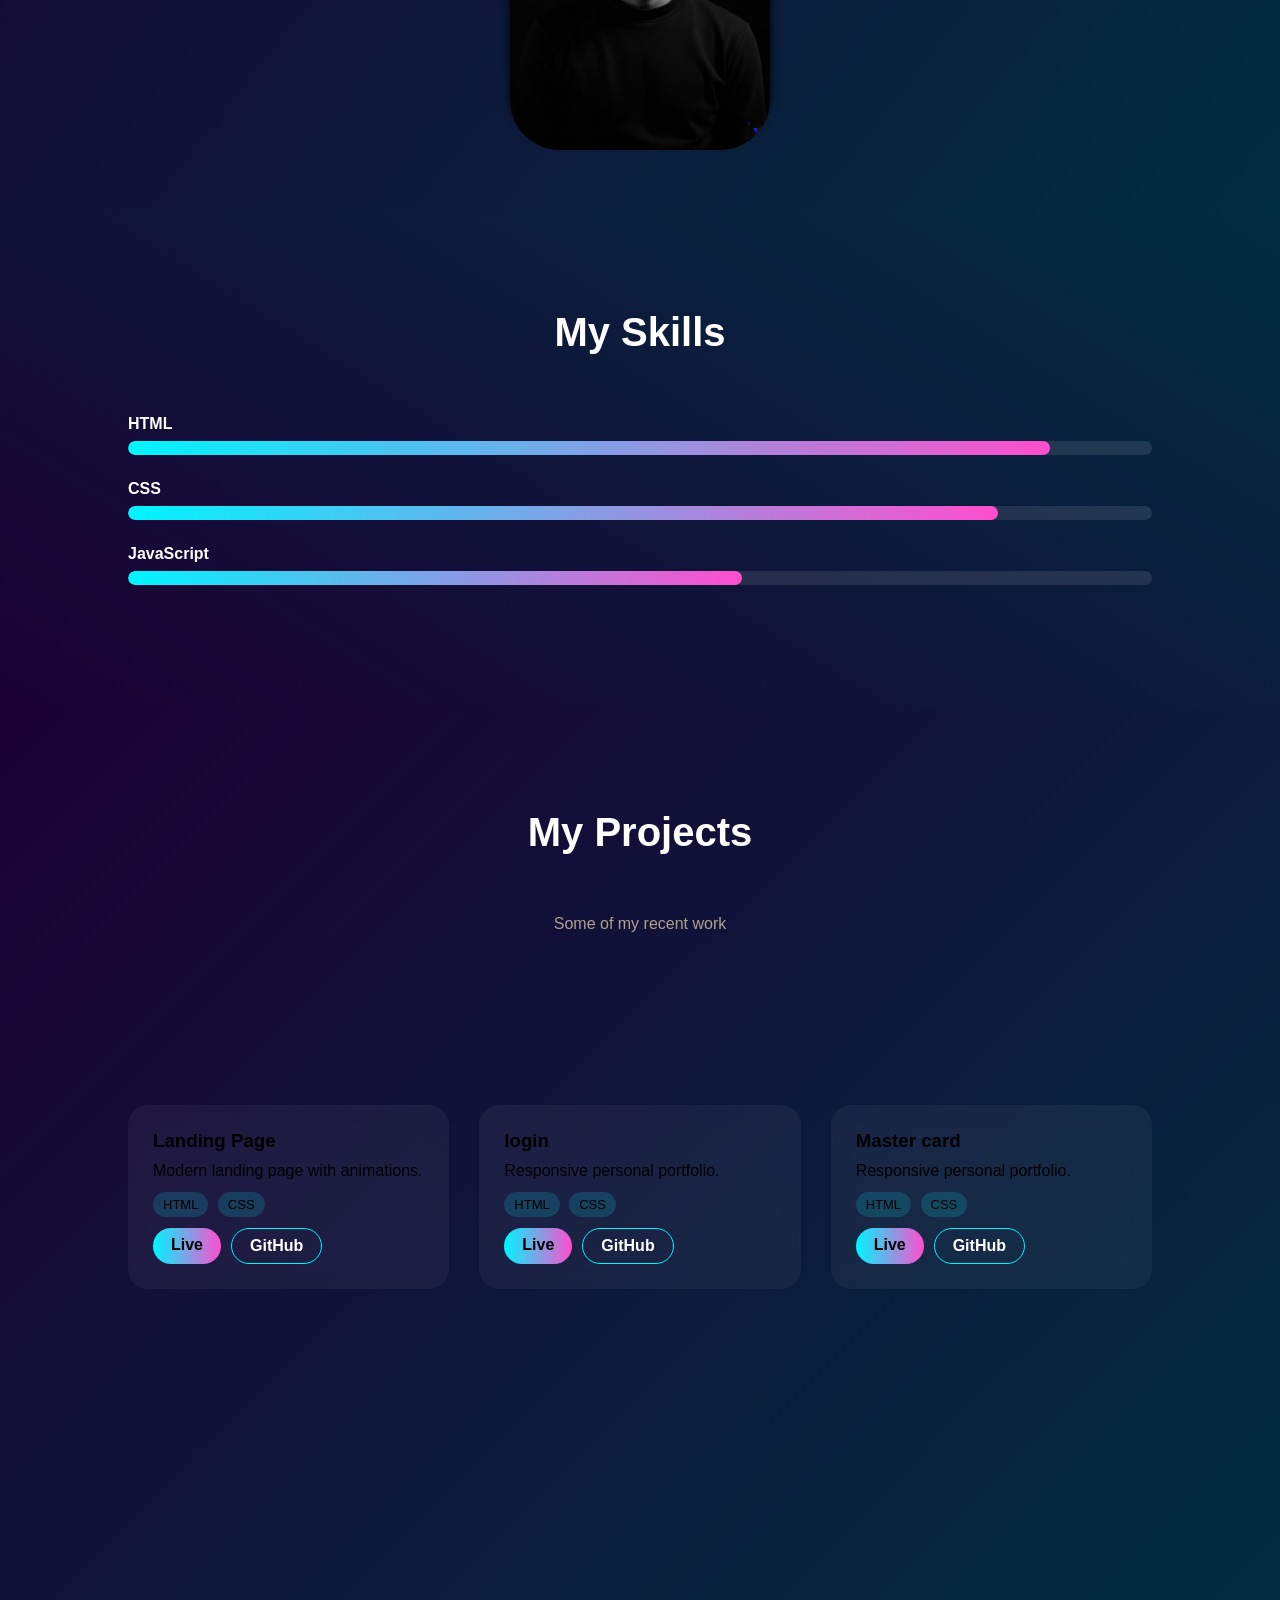
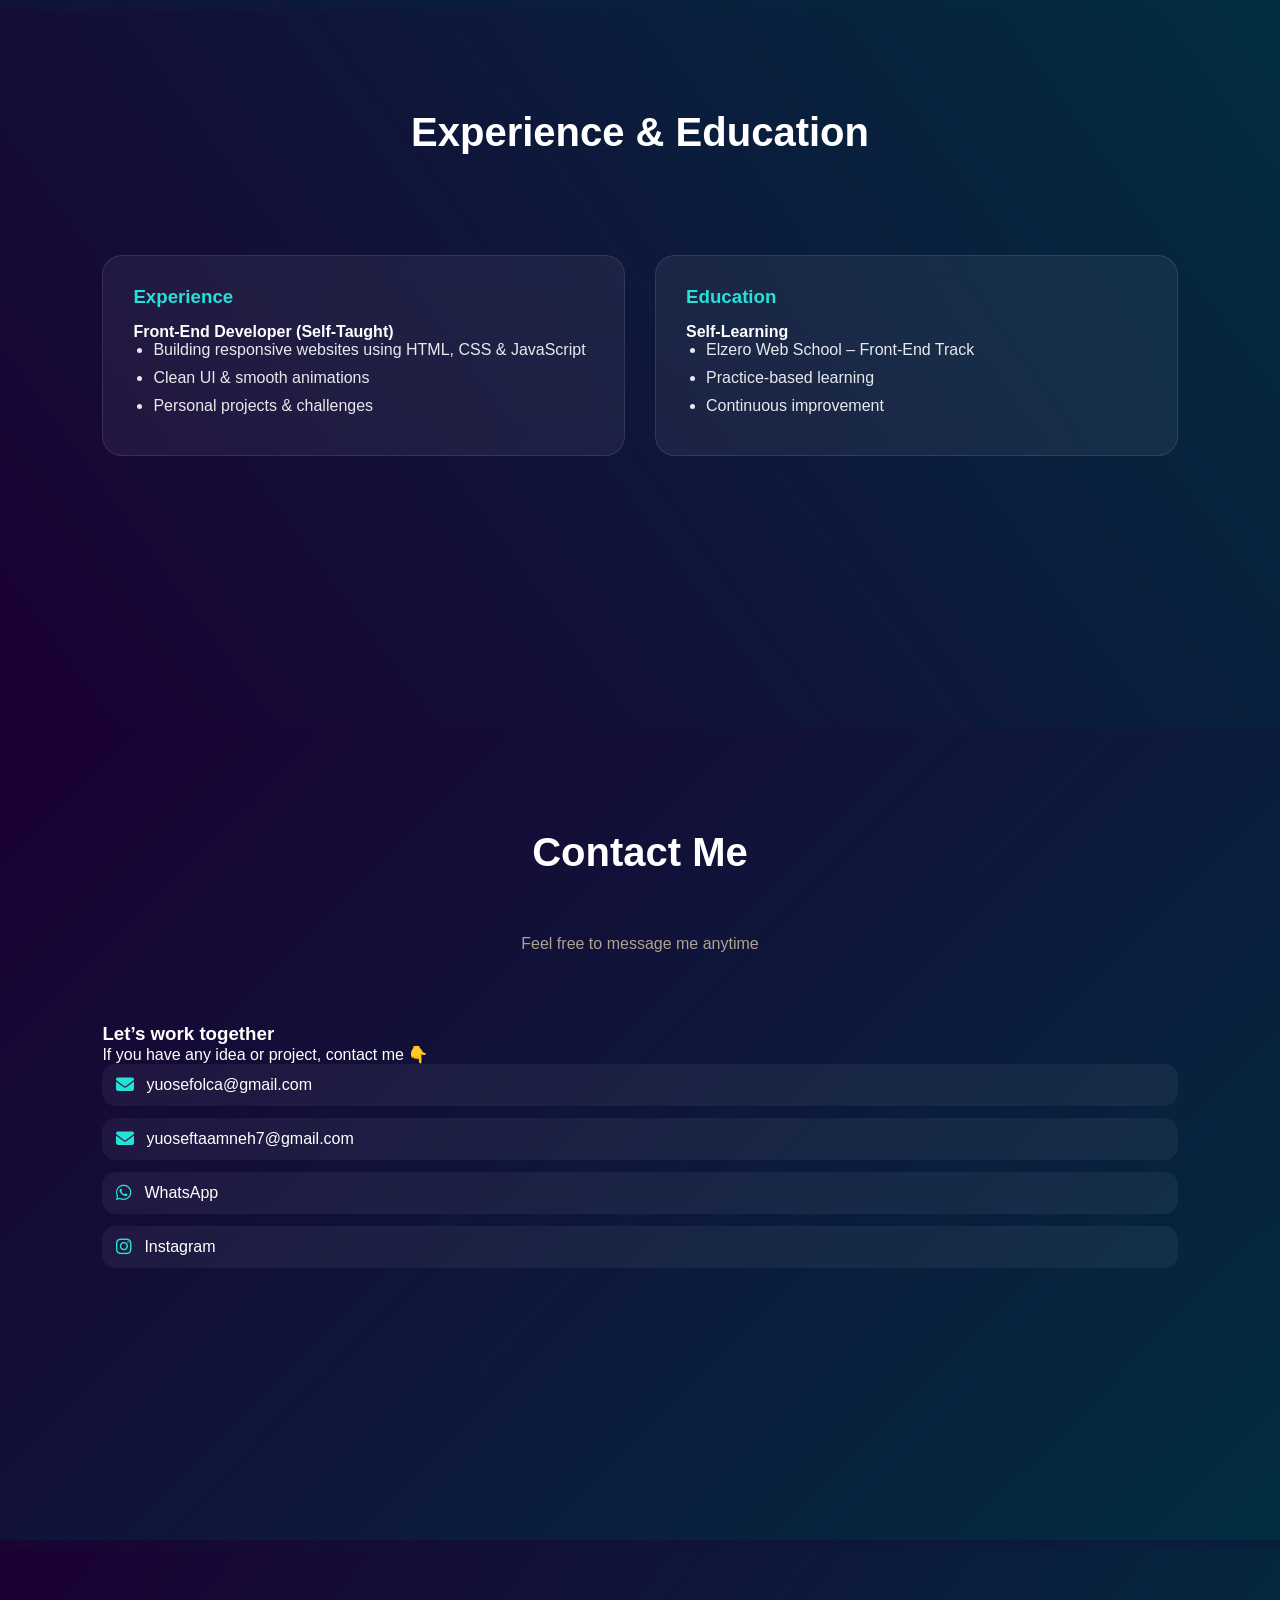
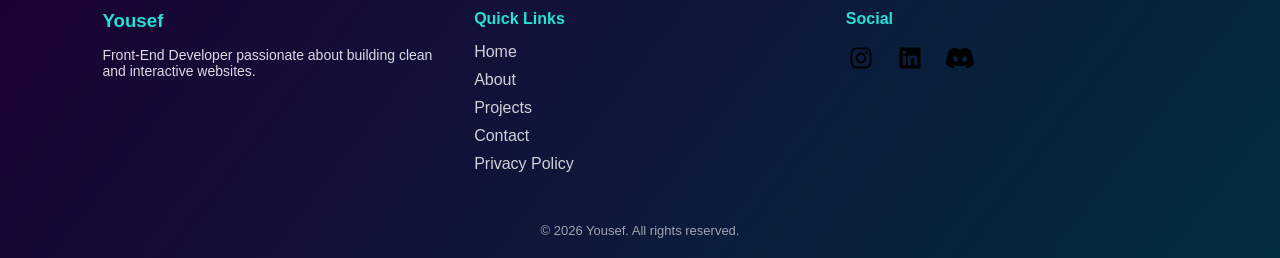
==== commit bfe97ed2: "Update index.html" ====
--- a/index.html
+++ b/index.html
@@ -229,7 +229,7 @@
 
   <div class="contact-container">
 
-    <div class="contact-infol reveal">
+    <div class="contact-infol">
       <h3>Let’s work together</h3>
       <p>If you have any idea or project, contact me 👇</p>
 
@@ -350,3 +350,4 @@
 
 
 
+
--- a/yuosef.css
+++ b/yuosef.css
@@ -1007,7 +1007,7 @@
 }
 
 .contact-link{
-  display: flex;
+   display: flex;
   align-items: center;
   gap: 12px;
   text-decoration: none;
@@ -1187,3 +1187,5 @@
 
 
 
+
+
